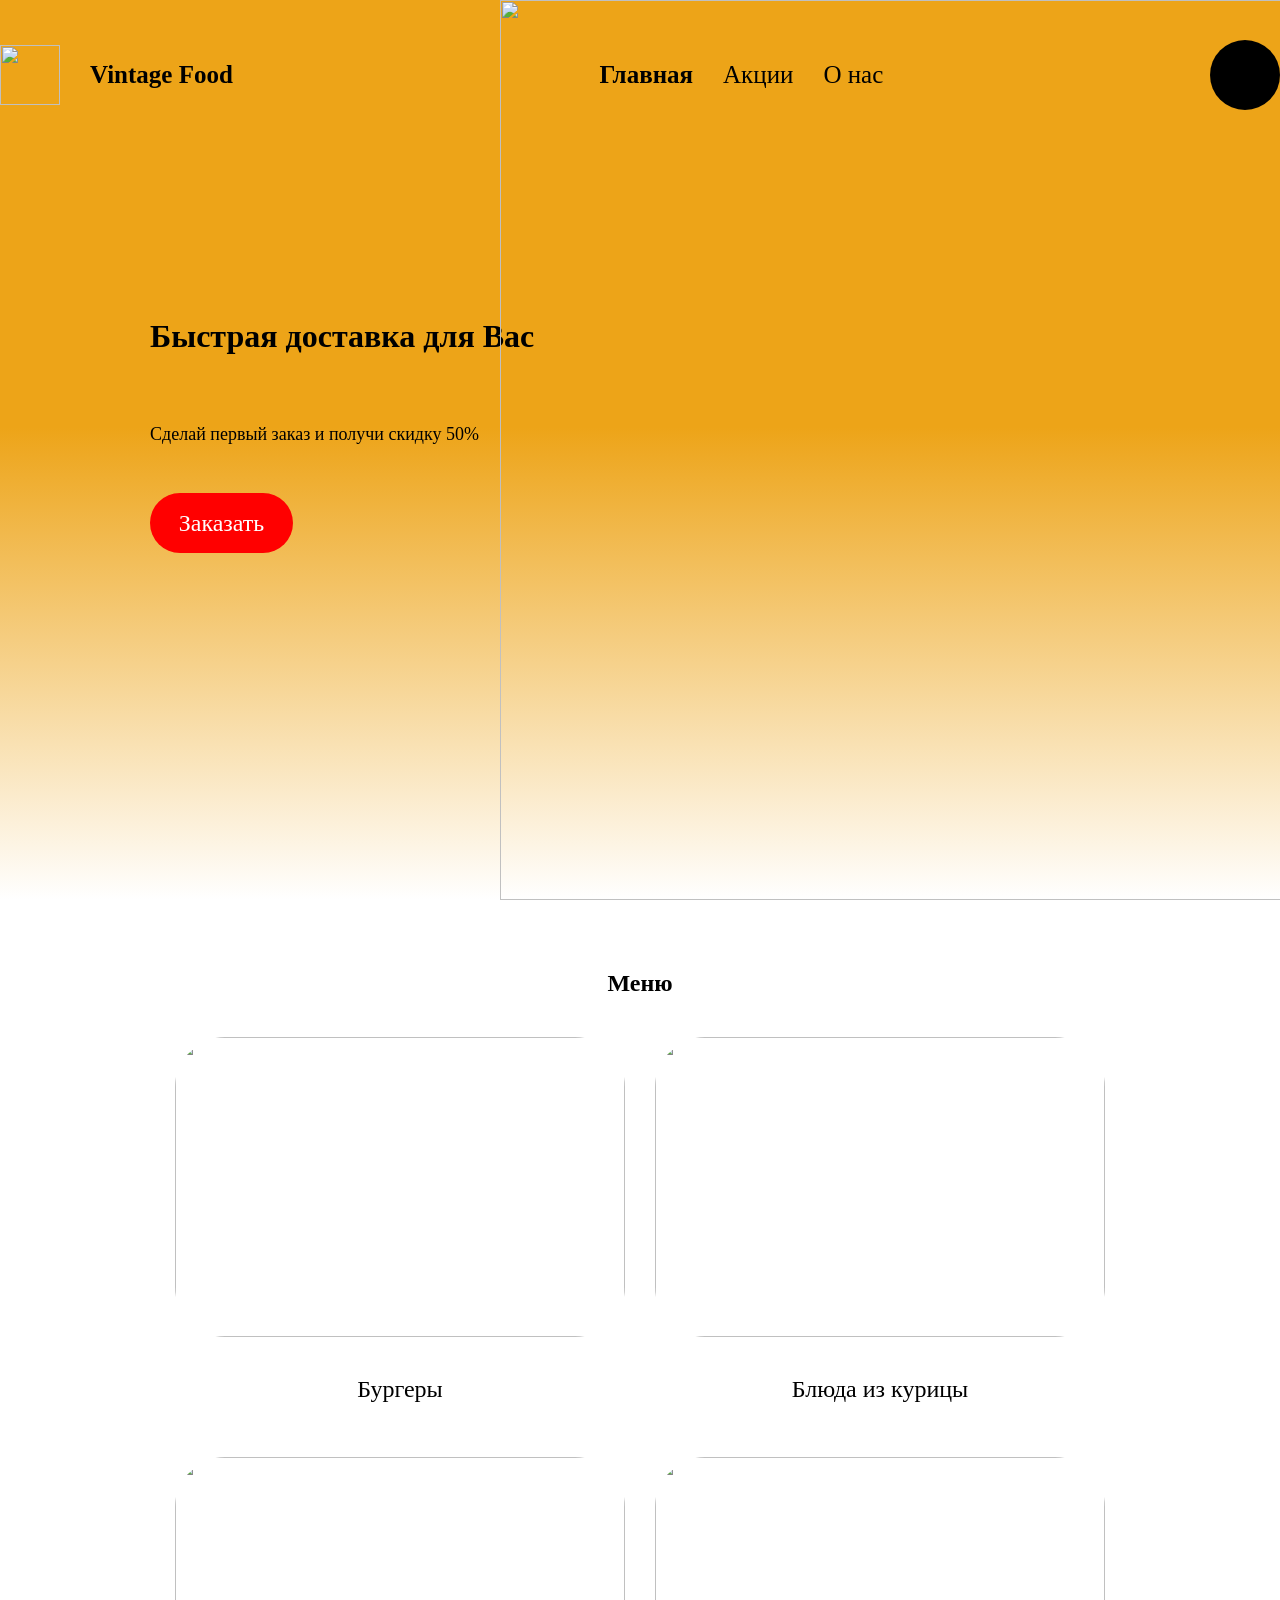
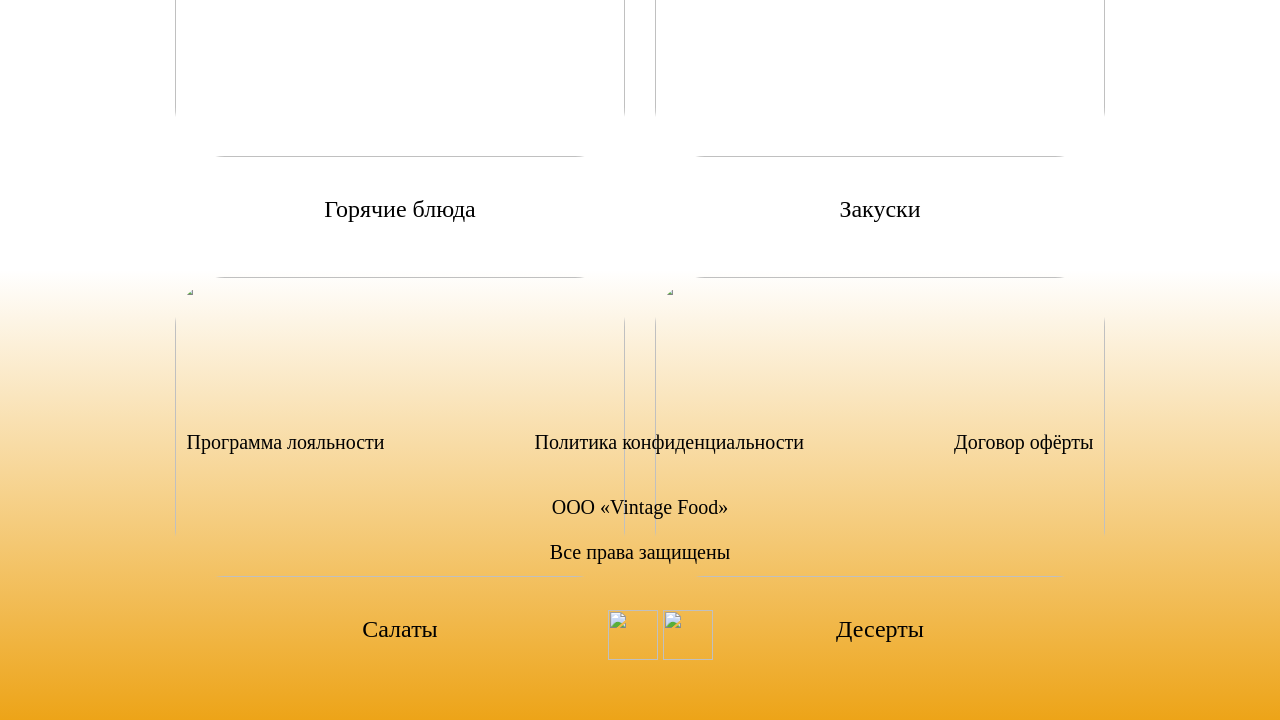
==== index.html @ 4e1cd113 "Перенос файлов в корень проекта" ====
<!DOCTYPE html>
<html lang="ru">
<head>
    <meta charset="UTF-8">
    <meta name="viewport" content="width=device-width, initial-scale=1.0">
    <link rel="stylesheet" href="style.css">
    <title>Бургерная</title>
</head>
<body>
    <header class="header">
        <div class="header__top">
            <div class="logo__container">
                <a href="/" class="logo">
                    <img src="../images/vf-logo.svg">
                    <span>Vintage Food</span>
                </a>
            </div>

            <nav class="menu">
                <ul>
                    <li><a href="#" class="active">Главная</a></li>
                    <li><a href="#">Акции</a></li>
                    <li><a href="#">О нас</a></li>
                </ul>
            </nav>
            <button class="btn" aria-label="Корзина">
                <img src="../images/shopping-cart.png" alt="">
            </button>
        </div>

        <div class="hero__wrapper">
            <div class="hero__container">
                <h1>Быстрая доставка для Вас</h1>
                <p>Сделай первый заказ и получи скидку 50%</p>
                <button class="btn1 btn-primary">Заказать</button>
            </div>

            <div class="hero__img">
                <img src="../images/burger.png">
            </div>
        </div>
    </header>
    <main>

        <section class="menu__container">
            <h2>Меню</h2>

            <div class="cards__container">
                <div class="card">
                    <img src="../images/burgers.jpg" alt="">
                    <p>Бургеры</p>
                </div>
                <div class="card">
                    <img src="../images/crispy.jpg" alt="">
                    <p>Блюда из курицы</p>
                </div>
                <div class="card">
                    <img src="../images/grilled.jpg" alt="">
                    <p>Горячие блюда</p>
                </div>
                <div class="card">
                    <img src="../images/nuggets.jpg" alt="">
                    <p>Закуски</p>
                </div>
                <div class="card">
                    <img src="../images/salad.jpg" alt="">
                    <p>Салаты</p>
                </div>
                <div class="card">
                    <img src="../images/homemade.jpg" alt="">
                    <p>Десерты</p>
                </div>
            </div>
        </section>
    </main>    

    <footer class="page__footer">
        <div class="footer__container">
            <ul class ="footer_list">
                <li><a href="#" class="footer_title">Программа лояльности</a></li>
                <li><a href="#" class="footer_title">Политика конфиденциальности</a></li>                
                <li><a href="#" class="footer_title">Договор офёрты</a></li>
            </ul>

            <ul class ="footer_page_text">
                <li><p class="footer_text">ООО «Vintage Food»</p></li>
                <li><p class="footer_text">Все права защищены</p></li>                
            </ul>

            <ul class ="footer_contacts">
                <li>
                    <a href="#">
                        <img src="../images/vk-50.png" class="footer_img">
                    </a>
                </li>
                <li>
                    <a href="#">
                        <img src="../images/telegram-logo-50.png" class="footer_img">
                    </a>
                </li>                
            </ul>
        </div>
    </footer>
</body>
</html>
---- style.css ----
@font-face {
    font-family: "Montserrat";
    src: url("../fonts/Montserrat-Regular.woff2") format("woff2");
    font-weight: 400; 
    font-style: normal;
}

@font-face {
    font-family: "Montserrat";
    src: url("../fonts/Montserrat-Medium.woff2") format("woff2");
     font-weight: 500; 
    font-style: normal;
}

@font-face {
    font-family: "Montserrat";
    src: url("../fonts/Montserrat-ExtraBold.woff2") format("woff2");
    font-weight: 800; 
    font-style: normal;
}


*, *::after, *::before {
    box-sizing: inherit;
}

html {
    box-sizing:border-box;
    overflow-x: hidden;
}

body {
    margin: 0;
    padding: 0;
    overflow-x: hidden;
    font-family: "Montserrat";

    background-image: linear-gradient(180deg, #EDA418 47.5%, rgba(237, 164, 24, 0) 100%);
    background-repeat: no-repeat;
    background-attachment: fixed;
}

/* Шапка */

.header {
    width: 100%;
    max-width: 1400px;
    margin: 0 auto;
    display: flex;
    flex-direction: column;
    background: transparent;
}

.header__top {
    width: 100%;
    min-height: 150px;
    display: flex;
    justify-content: space-between;
    align-items: center;
}

.logo__container {
    display: flex;
    align-items: center;
}

.logo_container {
    width: 350px;
    height: 70px;
}

.logo {
    text-decoration: none;
    display: flex;
    align-items: center;
    gap: 30px;
    color:black;
}

.logo > img {
    width: 60px;
    height: 60px;
}

.logo span {
    font-size: 25px;
    font-weight: 800;
}

.menu ul {
    display: flex;
    justify-content: space-around;
    list-style: none;
    gap: 30px;
}

.menu ul li a {
    text-decoration: none;
    font-size: 25px;
    font-weight: 500;
    color:black;
}

.menu ul li a {
    font-weight: 400;
}

.menu ul li a.active {
    font-weight: 800;
}

.btn {
    width: 70px;
    height: 70px;
    border: none;
    border-radius: 50px;
    background-color: black;
    display: flex;
    align-items: center;
    justify-content: center;
}

.hero__wrapper {
    width: 100%;
    height: 800px;
    display: flex;
    justify-content: space-between;
    align-items: center;
    padding: 0 20px;
}

.hero__container {
    width: 50%;
    display: flex;
    flex-direction: column;
    justify-content: center;
    align-items: flex-start;
    gap: 30px;
    margin: 0 0 250px 130px;
}

.hero__container h1 {
    white-space: nowrap;
    font-size: 32px;
    font-weight: 800;
}

.hero__container > p {
    font-size: 18px;
}

.btn1 {
    width: 143px;
    height: 60px;
    border: none;
    border-radius: 50px;
    font-size: 24px;
    font-weight: 400;
    font-family: "Montserrat";
}

.btn-primary {
    background: red;
    color: white;
}

.hero__img {
    width: 50%;
    display: flex;
    justify-content: center;
    align-items: center;
}

.hero__img img {
    width: 900px;
    height: 900px;
    object-fit: contain;
    margin-bottom: 200px;
}

/* Карточки товаров */

.menu__container {
    width: 100%;
    max-width: 1600px;
    height: 900px;
    display: block;
    margin: 0 auto;
    padding: 0 20px;
}

.menu__container h2 {
    text-align: center;
    margin-bottom: 40px;
}

.cards__container {
    display: flex;
    justify-content: center;
    align-items: center;
    flex-wrap: wrap;
    gap: 30px;
}

.cards__container .card img {
    width: 450px;
    height: 300px;
    display: flex;
    border: none;
    border-radius: 50px;
}

.card p {
    text-align: center;
    padding-top: 15px;
    font-weight: 500;
    font-size: 24px;
}

/* Низ */

.page__footer {
    width: 100%;
    min-height: 450px;
    text-align: center;
    background-image: linear-gradient(0deg, #EDA418, rgba(237, 164, 24, 0) 100%);
    margin: 0;
    padding: 0;
}

.page__footer .footer__container {
    max-width: 1400px;
    margin: 0 auto;
}

.footer_list {
    display: flex;
    flex-wrap: wrap;
    margin: 0;
    padding: 0;
    padding-top: 160px;
    gap: 150px;
    font-weight: 400;
    font-size: 20px;
    line-height: 25px;
    justify-content: center;
    list-style: none;
}

.footer_title {
    margin: 0;
    padding: 0;
    text-decoration: none;
    color: #000;
}

.footer_page_text {
    margin: 0;
    padding: 0;
    padding-top: 20px;
    font-weight: 500;
    font-size: 20px;
    line-height: 25px;
    list-style: none;
}

.footer_contacts {
   padding-top: 25px; 
}

.footer_contacts {
    display: flex;
    flex-wrap: wrap;
    gap: 5px;
    justify-content: center;
    list-style: none;
    padding-top: 25px;
}

.footer_img {
    width: 50px;
    height: 50px;
    display: block;
}
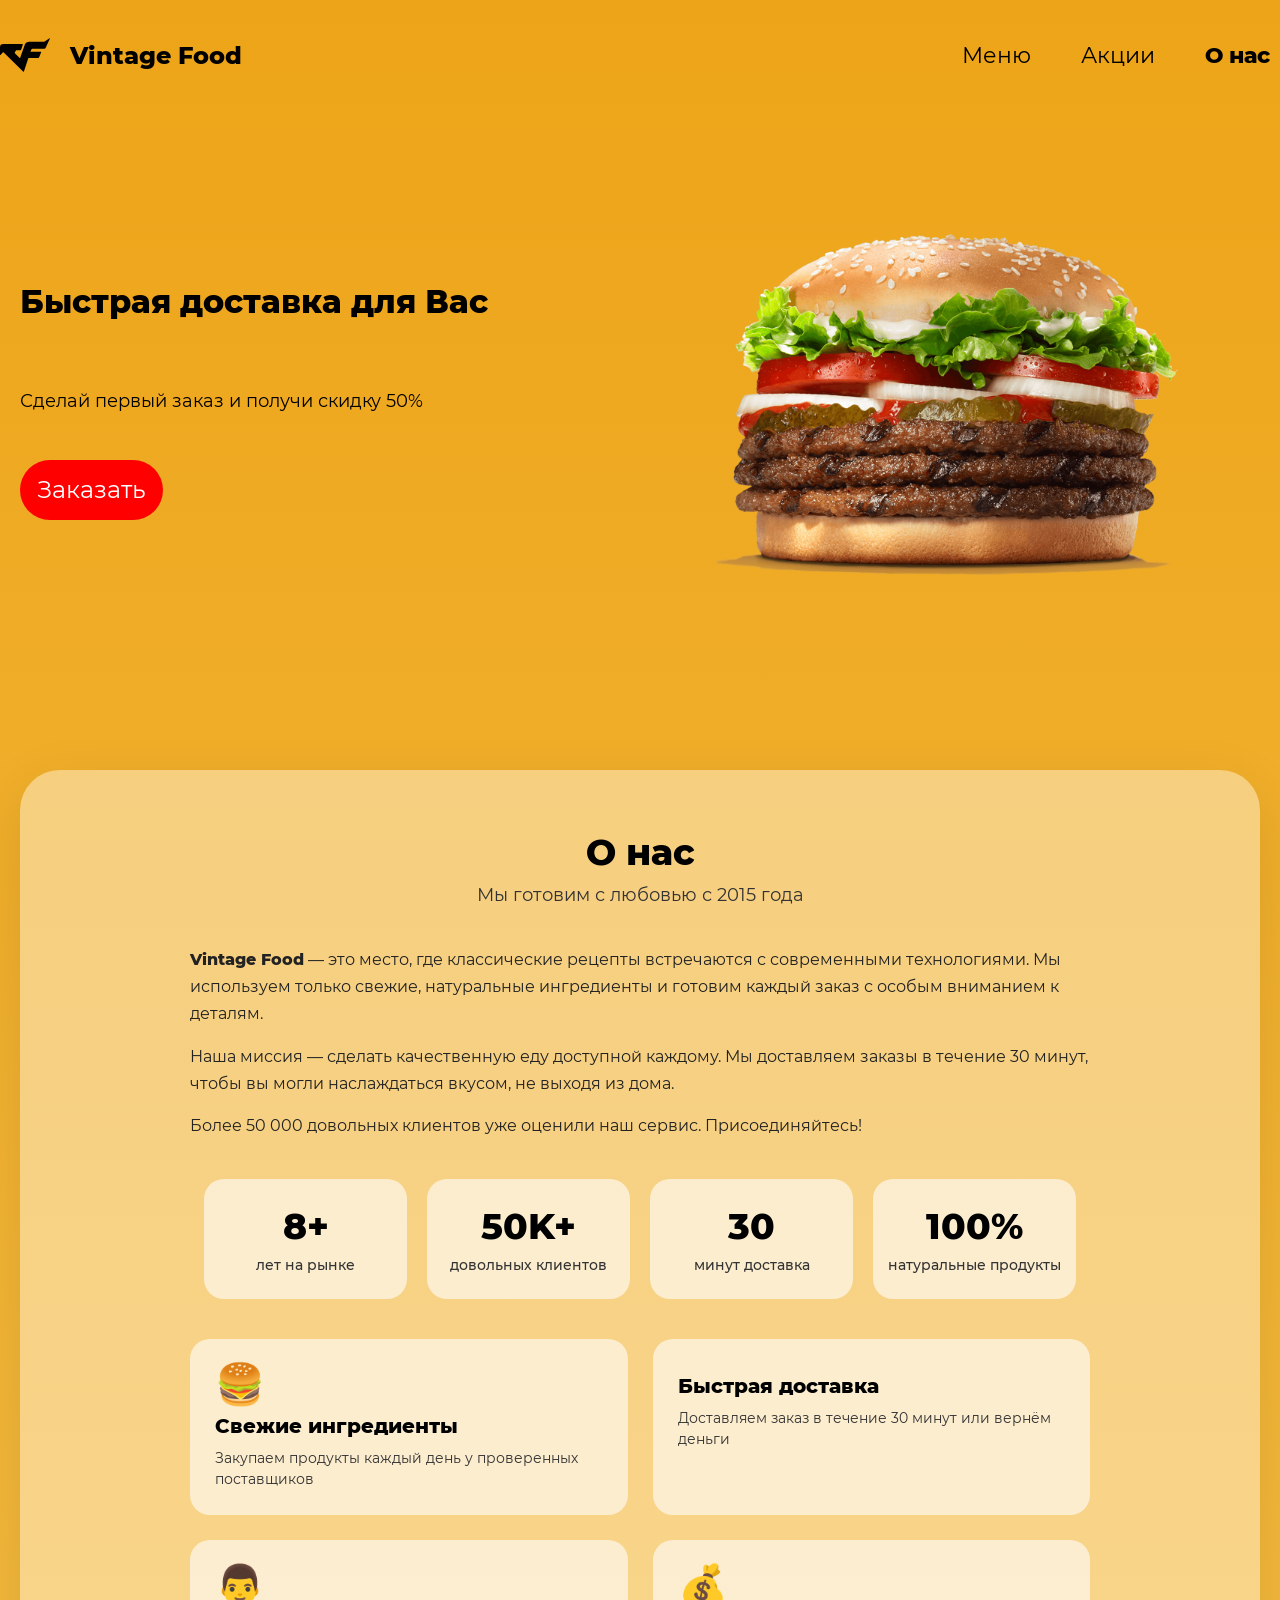
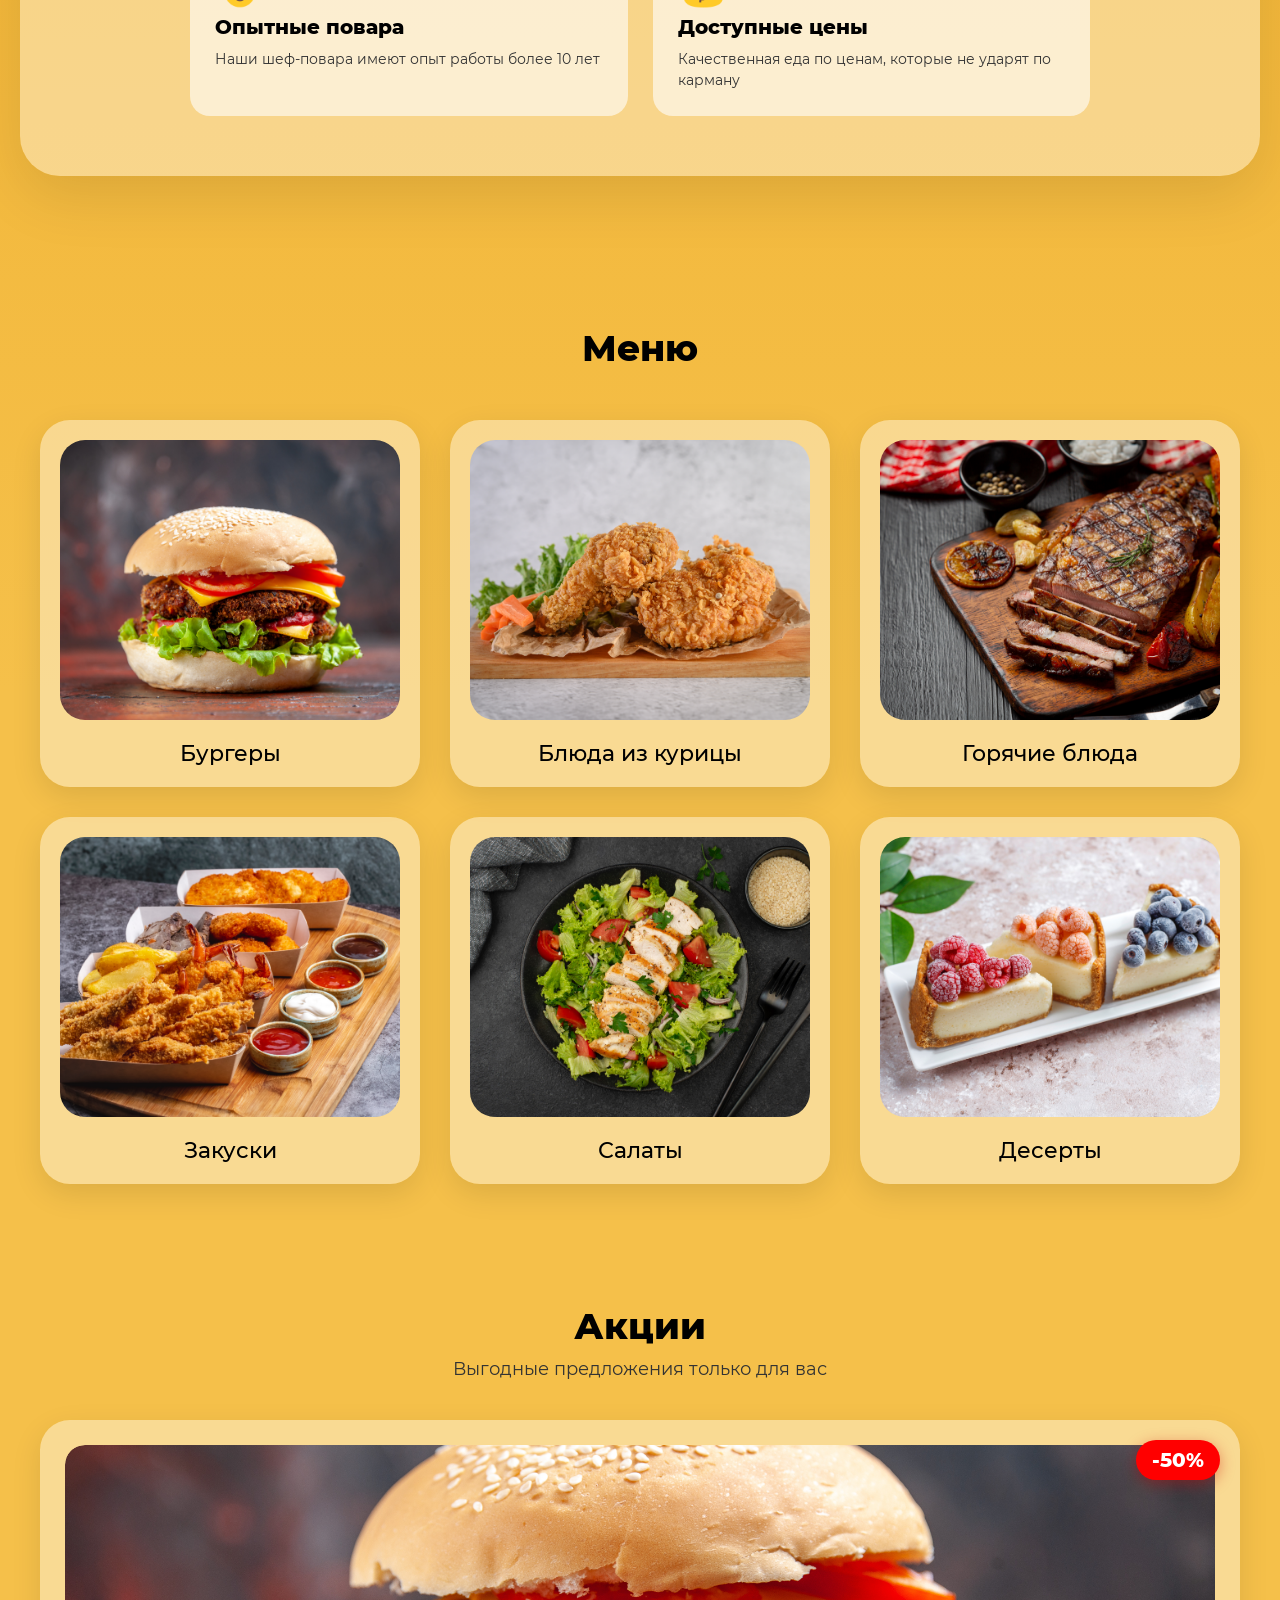
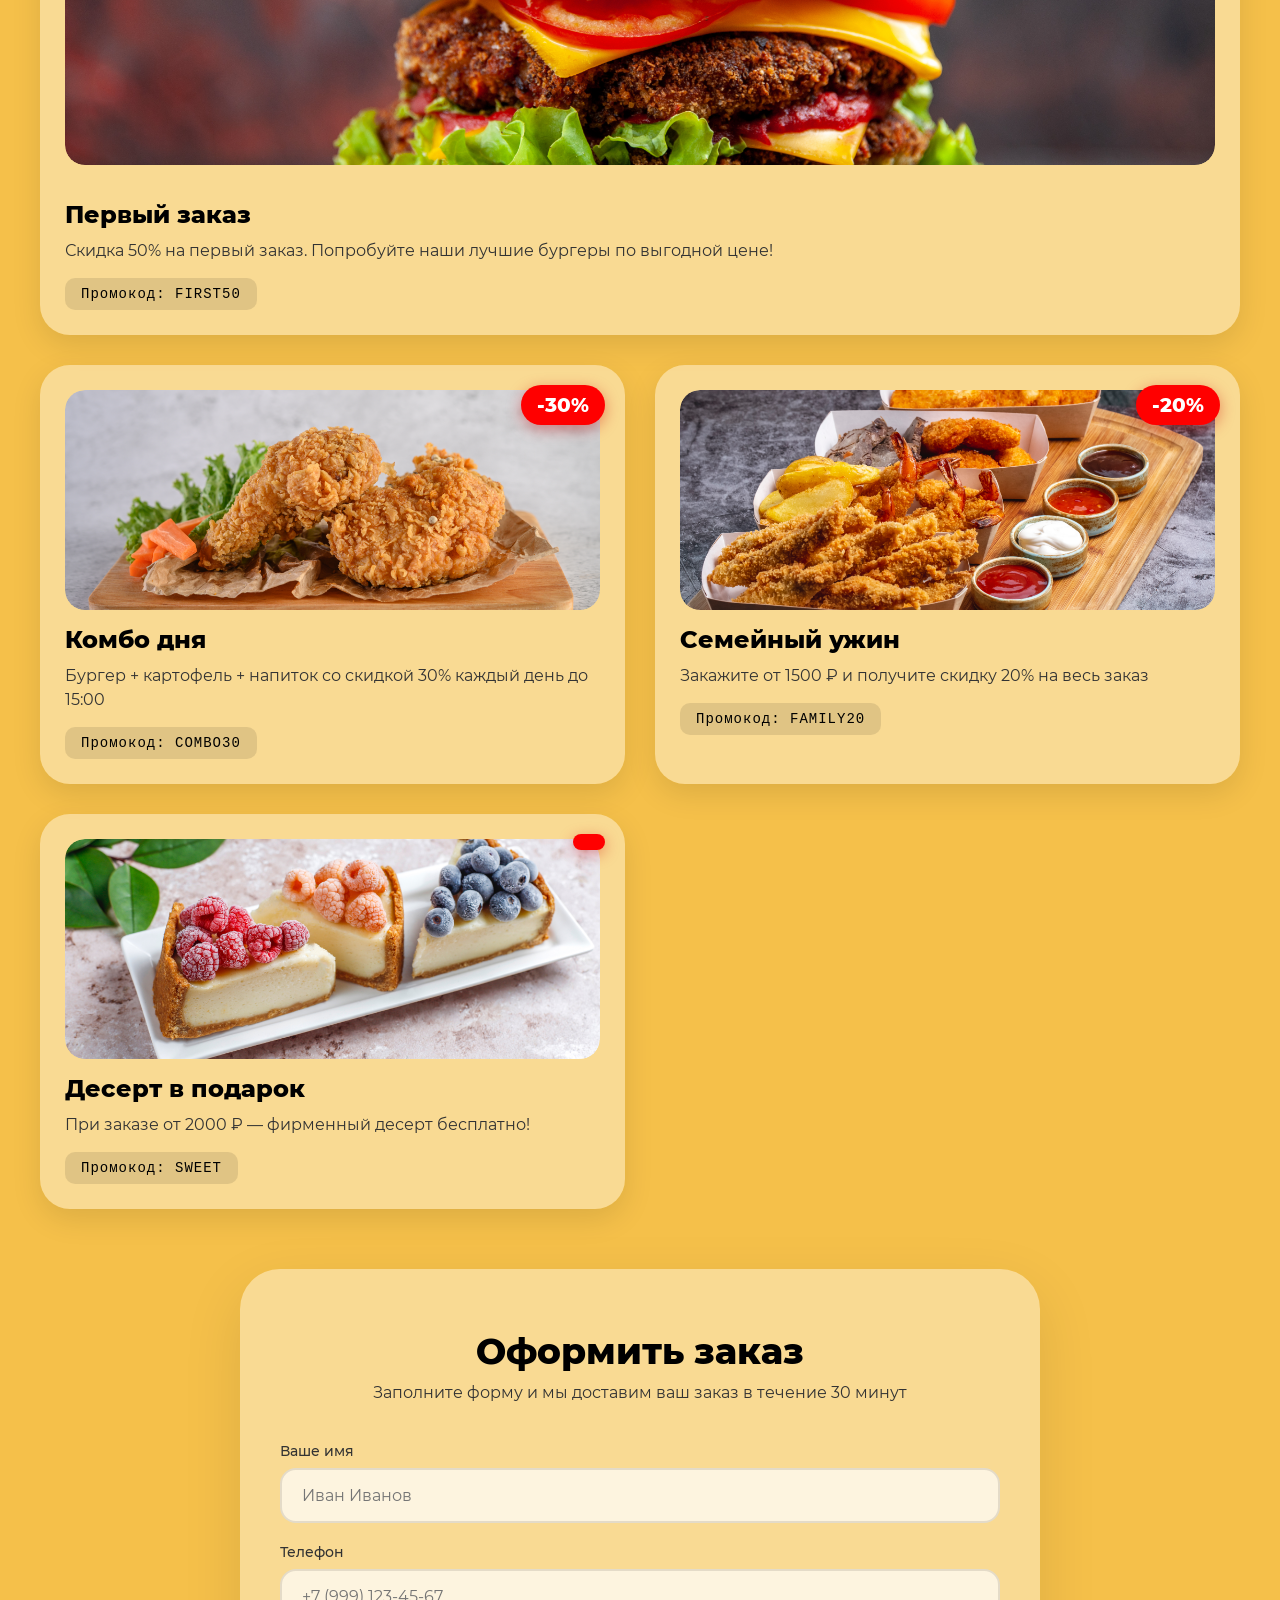
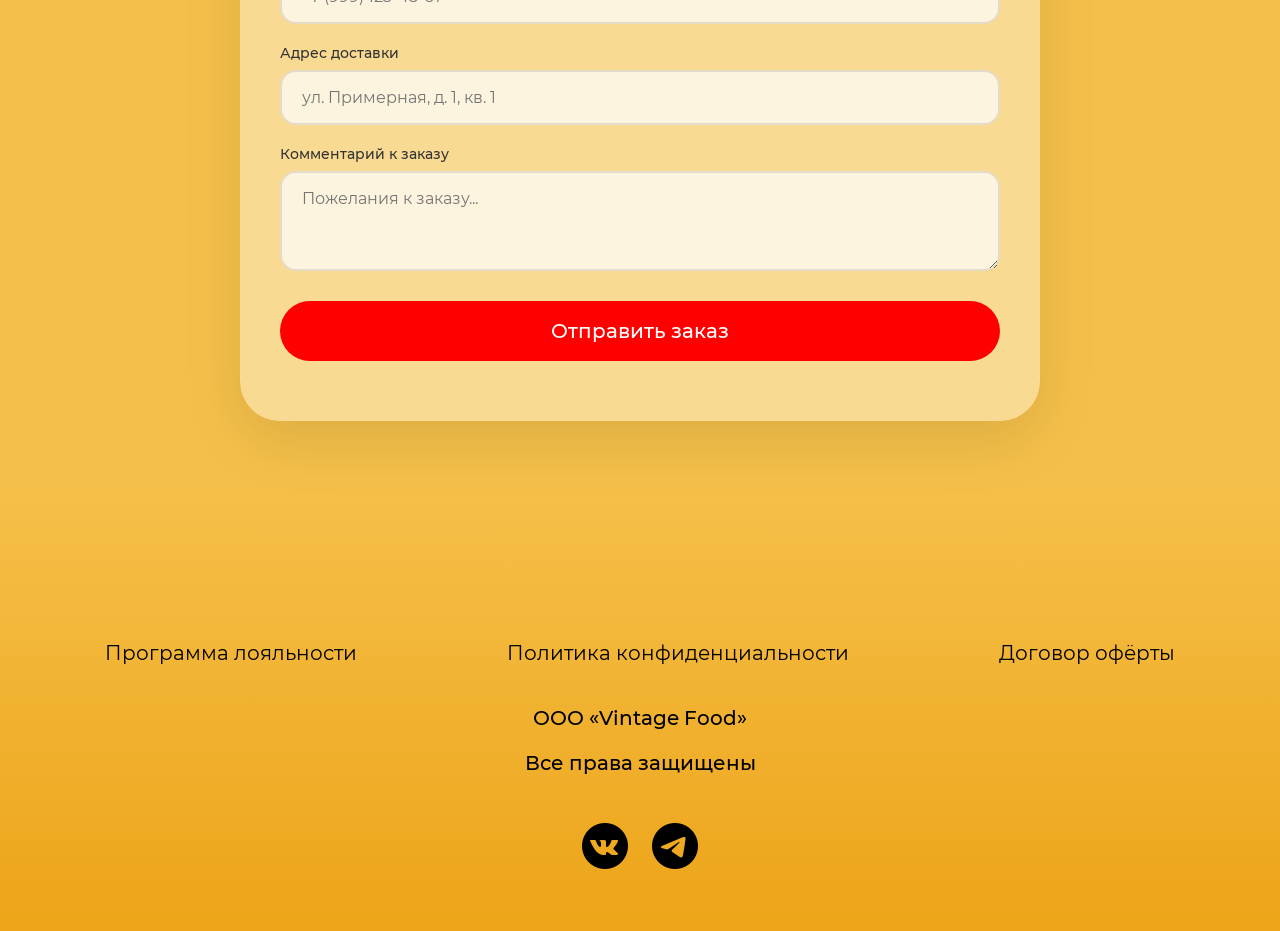
==== commit c349d0de: "Исправление недостатков" ====
--- a/index.html
+++ b/index.html
@@ -4,102 +4,309 @@
     <meta charset="UTF-8">
     <meta name="viewport" content="width=device-width, initial-scale=1.0">
     <link rel="stylesheet" href="style.css">
+    <link rel="icon" href="data:;base64,=">
     <title>Бургерная</title>
 </head>
 <body>
-    <header class="header">
+    <header class="header" id="home">
         <div class="header__top">
-            <div class="logo__container">
-                <a href="/" class="logo">
-                    <img src="../images/vf-logo.svg">
-                    <span>Vintage Food</span>
+            <div class="header__logo-container">
+                <a href="#home" class="header__logo">
+                    <img src="./images/vf-logo.svg" alt="Логотип" class="header__logo-img" width="50" height="50">
+                    <span class="header__logo-text">Vintage Food</span>
                 </a>
             </div>
 
-            <nav class="menu">
-                <ul>
-                    <li><a href="#" class="active">Главная</a></li>
-                    <li><a href="#">Акции</a></li>
-                    <li><a href="#">О нас</a></li>
+            <!-- Кнопка бургер-меню -->
+            <button class="header__burger-btn" aria-label="Открыть меню">
+                <span class="header__burger-line"></span>
+                <span class="header__burger-line"></span>
+                <span class="header__burger-line"></span>
+            </button>
+
+            <!-- Затемнение фона -->
+            <div class="header__mobile-overlay"></div>
+
+            <!-- Мобильное меню -->
+            <nav class="header__mobile-nav">
+                <ul class="header__mobile-list">
+                    <li class="header__mobile-item"><a href="#menu" class="header__mobile-link" data-section="menu">Меню</a></li>
+                    <li class="header__mobile-item"><a href="#promo" class="header__mobile-link" data-section="promo">Акции</a></li>
+                    <li class="header__mobile-item"><a href="#about" class="header__mobile-link" data-section="about">О нас</a></li>
+                    <li class="header__mobile-item"><a href="#order" class="header__mobile-link" data-section="order">Заказать</a></li>
                 </ul>
             </nav>
-            <button class="btn" aria-label="Корзина">
-                <img src="../images/shopping-cart.png" alt="">
-            </button>
-        </div>
-
-        <div class="hero__wrapper">
-            <div class="hero__container">
-                <h1>Быстрая доставка для Вас</h1>
-                <p>Сделай первый заказ и получи скидку 50%</p>
-                <button class="btn1 btn-primary">Заказать</button>
-            </div>
-
-            <div class="hero__img">
-                <img src="../images/burger.png">
+
+            <!-- Десктопное меню -->
+            <nav class="header__nav">
+                <ul class="header__list">
+                    <li class="header__item"><a href="#menu" class="header__link" data-section="menu">Меню</a></li>
+                    <li class="header__item"><a href="#promo" class="header__link" data-section="promo">Акции</a></li>
+                    <li class="header__item"><a href="#about" class="header__link" data-section="about">О нас</a></li>
+                </ul>
+            </nav>
+        </div>
+
+        <div class="header__hero-wrapper">
+            <div class="header__hero-container">
+                <h1 class="header__hero-title">Быстрая доставка для Вас</h1>
+                <p class="header__hero-subtitle">Сделай первый заказ и получи скидку 50%</p>
+                <button class="header__hero-btn" id="heroOrderBtn">Заказать</button>
+            </div>
+
+            <div class="header__hero-img">
+                <img src="./images/burger.png" alt="Бургер" width="600" height="600">
             </div>
         </div>
     </header>
-    <main>
-
-        <section class="menu__container">
-            <h2>Меню</h2>
-
-            <div class="cards__container">
-                <div class="card">
-                    <img src="../images/burgers.jpg" alt="">
-                    <p>Бургеры</p>
-                </div>
-                <div class="card">
-                    <img src="../images/crispy.jpg" alt="">
-                    <p>Блюда из курицы</p>
-                </div>
-                <div class="card">
-                    <img src="../images/grilled.jpg" alt="">
-                    <p>Горячие блюда</p>
-                </div>
-                <div class="card">
-                    <img src="../images/nuggets.jpg" alt="">
-                    <p>Закуски</p>
-                </div>
-                <div class="card">
-                    <img src="../images/salad.jpg" alt="">
-                    <p>Салаты</p>
-                </div>
-                <div class="card">
-                    <img src="../images/homemade.jpg" alt="">
-                    <p>Десерты</p>
+
+    <main class="main">
+        <!-- Секция О нас -->
+        <section class="about-section" id="about">
+            <div class="about-section__container">
+                <h2 class="about-section__title">О нас</h2>
+                <p class="about-section__subtitle">Мы готовим с любовью с 2015 года</p>
+
+                <div class="about-section__content">
+                    <div class="about-section__text-block">
+                        <p class="about-section__text">
+                            <strong>Vintage Food</strong> — это место, где классические рецепты встречаются с современными технологиями. 
+                            Мы используем только свежие, натуральные ингредиенты и готовим каждый заказ с особым вниманием к деталям.
+                        </p>
+                        <p class="about-section__text">
+                            Наша миссия — сделать качественную еду доступной каждому. Мы доставляем заказы в течение 30 минут, 
+                            чтобы вы могли наслаждаться вкусом, не выходя из дома.
+                        </p>
+                        <p class="about-section__text">
+                            Более 50 000 довольных клиентов уже оценили наш сервис. Присоединяйтесь!
+                        </p>
+                    </div>
+
+                    <div class="about-section__stats">
+                        <div class="about-section__stat-item">
+                            <span class="about-section__stat-number">8+</span>
+                            <span class="about-section__stat-label">лет на рынке</span>
+                        </div>
+                        <div class="about-section__stat-item">
+                            <span class="about-section__stat-number">50K+</span>
+                            <span class="about-section__stat-label">довольных клиентов</span>
+                        </div>
+                        <div class="about-section__stat-item">
+                            <span class="about-section__stat-number">30</span>
+                            <span class="about-section__stat-label">минут доставка</span>
+                        </div>
+                        <div class="about-section__stat-item">
+                            <span class="about-section__stat-number">100%</span>
+                            <span class="about-section__stat-label">натуральные продукты</span>
+                        </div>
+                    </div>
+
+                    <div class="about-section__features">
+                        <div class="about-section__feature">
+                            <div class="about-section__feature-icon">🍔</div>
+                            <h3 class="about-section__feature-title">Свежие ингредиенты</h3>
+                            <p class="about-section__feature-text">Закупаем продукты каждый день у проверенных поставщиков</p>
+                        </div>
+                        <div class="about-section__feature">
+                            <div class="about-section__feature-icon"></div>
+                            <h3 class="about-section__feature-title">Быстрая доставка</h3>
+                            <p class="about-section__feature-text">Доставляем заказ в течение 30 минут или вернём деньги</p>
+                        </div>
+                        <div class="about-section__feature">
+                            <div class="about-section__feature-icon">👨‍</div>
+                            <h3 class="about-section__feature-title">Опытные повара</h3>
+                            <p class="about-section__feature-text">Наши шеф-повара имеют опыт работы более 10 лет</p>
+                        </div>
+                        <div class="about-section__feature">
+                            <div class="about-section__feature-icon">💰</div>
+                            <h3 class="about-section__feature-title">Доступные цены</h3>
+                            <p class="about-section__feature-text">Качественная еда по ценам, которые не ударят по карману</p>
+                        </div>
+                    </div>
                 </div>
             </div>
         </section>
-    </main>    
-
-    <footer class="page__footer">
+
+        <!-- Секция Меню -->
+        <section class="menu-section" id="menu">
+            <h2 class="menu-section__title">Меню</h2>
+
+            <div class="menu-section__cards-container">
+                <div class="menu-section__card" data-card="burgers">
+                    <img src="./images/burgers.jpg" alt="Бургеры" class="menu-section__card-img" width="400" height="280">
+                    <p class="menu-section__card-text">Бургеры</p>
+                </div>
+                <div class="menu-section__card" data-card="chicken">
+                    <img src="./images/crispy.jpg" alt="Блюда из курицы" class="menu-section__card-img" width="400" height="280">
+                    <p class="menu-section__card-text">Блюда из курицы</p>
+                </div>
+                <div class="menu-section__card" data-card="hot">
+                    <img src="./images/grilled.jpg" alt="Горячие блюда" class="menu-section__card-img" width="400" height="280">
+                    <p class="menu-section__card-text">Горячие блюда</p>
+                </div>
+                <div class="menu-section__card" data-card="snacks">
+                    <img src="./images/nuggets.jpg" alt="Наггетсы" class="menu-section__card-img" width="400" height="280">
+                    <p class="menu-section__card-text">Закуски</p>
+                </div>
+                <div class="menu-section__card" data-card="salads">
+                    <img src="./images/salad.jpg" alt="Салаты" class="menu-section__card-img" width="400" height="280">
+                    <p class="menu-section__card-text">Салаты</p>
+                </div>
+                <div class="menu-section__card" data-card="desserts">
+                    <img src="./images/homemade.jpg" alt="Десерты" class="menu-section__card-img" width="400" height="280">
+                    <p class="menu-section__card-text">Десерты</p>
+                </div>
+            </div>
+        </section>
+
+        <!-- Секция Акции -->
+        <section class="promo-section" id="promo">
+            <h2 class="promo-section__title">Акции</h2>
+            <p class="promo-section__subtitle">Выгодные предложения только для вас</p>
+
+            <div class="promo-section__cards-container">
+                <div class="promo-section__card promo-section__card--big">
+                    <div class="promo-section__card-badge">-50%</div>
+                    <div class="promo-section__card-img-wrapper">
+                        <img src="./images/burgers.jpg" alt="Скидка на бургеры" class="promo-section__card-img" width="600" height="320">
+                    </div>
+                    <div class="promo-section__card-body">
+                        <h3 class="promo-section__card-title">Первый заказ</h3>
+                        <p class="promo-section__card-text">Скидка 50% на первый заказ. Попробуйте наши лучшие бургеры по выгодной цене!</p>
+                        <span class="promo-section__card-code">Промокод: FIRST50</span>
+                    </div>
+                </div>
+
+                <div class="promo-section__card">
+                    <div class="promo-section__card-badge">-30%</div>
+                    <div class="promo-section__card-img-wrapper">
+                        <img src="./images/crispy.jpg" alt="Комбо" class="promo-section__card-img" width="400" height="220">
+                    </div>
+                    <div class="promo-section__card-body">
+                        <h3 class="promo-section__card-title">Комбо дня</h3>
+                        <p class="promo-section__card-text">Бургер + картофель + напиток со скидкой 30% каждый день до 15:00</p>
+                        <span class="promo-section__card-code">Промокод: COMBO30</span>
+                    </div>
+                </div>
+
+                <div class="promo-section__card">
+                    <div class="promo-section__card-badge">-20%</div>
+                    <div class="promo-section__card-img-wrapper">
+                        <img src="./images/nuggets.jpg" alt="Семейный" class="promo-section__card-img" width="400" height="220">
+                    </div>
+                    <div class="promo-section__card-body">
+                        <h3 class="promo-section__card-title">Семейный ужин</h3>
+                        <p class="promo-section__card-text">Закажите от 1500 ₽ и получите скидку 20% на весь заказ</p>
+                        <span class="promo-section__card-code">Промокод: FAMILY20</span>
+                    </div>
+                </div>
+
+                <div class="promo-section__card">
+                    <div class="promo-section__card-badge"></div>
+                    <div class="promo-section__card-img-wrapper">
+                        <img src="./images/homemade.jpg" alt="Десерт в подарок" class="promo-section__card-img" width="400" height="220">
+                    </div>
+                    <div class="promo-section__card-body">
+                        <h3 class="promo-section__card-title">Десерт в подарок</h3>
+                        <p class="promo-section__card-text">При заказе от 2000 ₽ — фирменный десерт бесплатно!</p>
+                        <span class="promo-section__card-code">Промокод: SWEET</span>
+                    </div>
+                </div>
+            </div>
+        </section>
+
+        <!-- Секция Оформить заказ -->
+        <section class="order-section" id="order">
+            <div class="order-section__container">
+                <h2 class="order-section__title">Оформить заказ</h2>
+                <p class="order-section__subtitle">Заполните форму и мы доставим ваш заказ в течение 30 минут</p>
+                
+                <form class="order-section__form" id="orderForm">
+                    <div class="order-section__field">
+                        <label class="order-section__label" for="orderName">Ваше имя</label>
+                        <input type="text" id="orderName" class="order-section__input" placeholder="Иван Иванов" required>
+                    </div>
+                    
+                    <div class="order-section__field">
+                        <label class="order-section__label" for="orderPhone">Телефон</label>
+                        <input type="tel" id="orderPhone" class="order-section__input" placeholder="+7 (999) 123-45-67" required>
+                    </div>
+                    
+                    <div class="order-section__field">
+                        <label class="order-section__label" for="orderAddress">Адрес доставки</label>
+                        <input type="text" id="orderAddress" class="order-section__input" placeholder="ул. Примерная, д. 1, кв. 1" required>
+                    </div>
+                    
+                    <div class="order-section__field">
+                        <label class="order-section__label" for="orderComment">Комментарий к заказу</label>
+                        <textarea id="orderComment" class="order-section__textarea" placeholder="Пожелания к заказу..."></textarea>
+                    </div>
+                    
+                    <button type="submit" class="order-section__btn">Отправить заказ</button>
+                </form>
+            </div>
+        </section>
+    </main>
+
+    <footer class="footer">
         <div class="footer__container">
-            <ul class ="footer_list">
-                <li><a href="#" class="footer_title">Программа лояльности</a></li>
-                <li><a href="#" class="footer_title">Политика конфиденциальности</a></li>                
-                <li><a href="#" class="footer_title">Договор офёрты</a></li>
+            <ul class="footer__links-list">
+                <li class="footer__links-item"><a href="#promo" class="footer__link">Программа лояльности</a></li>
+                <li class="footer__links-item"><a href="#" class="footer__link">Политика конфиденциальности</a></li>                
+                <li class="footer__links-item"><a href="#" class="footer__link">Договор офёрты</a></li>
             </ul>
 
-            <ul class ="footer_page_text">
-                <li><p class="footer_text">ООО «Vintage Food»</p></li>
-                <li><p class="footer_text">Все права защищены</p></li>                
+            <ul class="footer__info-list">
+                <li class="footer__info-item"><p class="footer__text">ООО «Vintage Food»</p></li>
+                <li class="footer__info-item"><p class="footer__text">Все права защищены</p></li>                
             </ul>
 
-            <ul class ="footer_contacts">
-                <li>
-                    <a href="#">
-                        <img src="../images/vk-50.png" class="footer_img">
+            <ul class="footer__social-list">
+                <li class="footer__social-item">
+                    <a href="#" class="footer__social-link">
+                        <img src="./images/vk-50.png" class="footer__social-icon" alt="ВКонтакте" width="50" height="50">
                     </a>
                 </li>
-                <li>
-                    <a href="#">
-                        <img src="../images/telegram-logo-50.png" class="footer_img">
+                <li class="footer__social-item">
+                    <a href="#" class="footer__social-link">
+                        <img src="./images/telegram-logo-50.png" class="footer__social-icon" alt="Telegram" width="50" height="50">
                     </a>
                 </li>                
             </ul>
         </div>
     </footer>
+
+    <!-- Модальное окно для карточек -->
+    <div class="modal" id="cardModal">
+        <div class="modal__overlay"></div>
+        <div class="modal__content">
+            <button class="modal__close" aria-label="Закрыть">&times;</button>
+            <div class="modal__img-wrapper">
+                <img class="modal__img" src="" alt="">
+            </div>
+            <div class="modal__body">
+                <h3 class="modal__title"></h3>
+                <p class="modal__description"></p>
+                <div class="modal__footer">
+                    <span class="modal__price"></span>
+                    <button class="modal__btn">В корзину</button>
+                </div>
+            </div>
+        </div>
+    </div>
+
+    <!-- Модальное окно благодарности -->
+    <div class="modal" id="thankYouModal">
+        <div class="modal__overlay"></div>
+        <div class="modal__content modal__content--thankyou">
+            <button class="modal__close" aria-label="Закрыть">&times;</button>
+            <div class="modal__thankyou-icon">✓</div>
+            <h3 class="modal__thankyou-title">Спасибо за заказ!</h3>
+            <p class="modal__thankyou-text">Мы доставим ваш заказ в ближайшее время</p>
+            <button class="modal__thankyou-btn">Отлично!</button>
+        </div>
+    </div>
+
+    <script src="script.js"></script>
 </body>
 </html>
--- a/style.css
+++ b/style.css
@@ -8,7 +8,7 @@
 @font-face {
     font-family: "Montserrat";
     src: url("../fonts/Montserrat-Medium.woff2") format("woff2");
-     font-weight: 500; 
+    font-weight: 500; 
     font-style: normal;
 }
 
@@ -19,13 +19,12 @@
     font-style: normal;
 }
 
-
 *, *::after, *::before {
     box-sizing: inherit;
 }
 
 html {
-    box-sizing:border-box;
+    box-sizing: border-box;
     overflow-x: hidden;
 }
 
@@ -34,13 +33,26 @@
     padding: 0;
     overflow-x: hidden;
     font-family: "Montserrat";
-
-    background-image: linear-gradient(180deg, #EDA418 47.5%, rgba(237, 164, 24, 0) 100%);
-    background-repeat: no-repeat;
-    background-attachment: fixed;
-}
-
-/* Шапка */
+    background: linear-gradient(180deg, #EDA418 0%, #f5c04a 40%, #f5c04a 100%);
+    background-attachment: scroll;
+}
+
+/* ===== ОБЩИЕ СТИЛИ СЕКЦИЙ ===== */
+
+.main {
+    position: relative;
+}
+
+.about-section,
+.menu-section,
+.promo-section,
+.order-section {
+    position: relative;
+    z-index: 1;
+    width: 100%;
+}
+
+/* ===== ШАПКА ===== */
 
 .header {
     width: 100%;
@@ -53,103 +65,285 @@
 
 .header__top {
     width: 100%;
-    min-height: 150px;
+    min-height: 100px;
     display: flex;
     justify-content: space-between;
     align-items: center;
-}
-
-.logo__container {
+    position: relative;
+    padding: 20px 0;
+}
+
+.header__logo-container {
     display: flex;
     align-items: center;
-}
-
-.logo_container {
-    width: 350px;
     height: 70px;
-}
-
-.logo {
+    flex-shrink: 0;
+}
+
+.header__logo {
     text-decoration: none;
     display: flex;
     align-items: center;
-    gap: 30px;
-    color:black;
-}
-
-.logo > img {
-    width: 60px;
-    height: 60px;
-}
-
-.logo span {
-    font-size: 25px;
+    gap: 20px;
+    color: black;
+}
+
+.header__logo-img {
+    width: 50px;
+    height: 50px;
+}
+
+.header__logo-text {
+    font-size: 24px;
     font-weight: 800;
 }
 
-.menu ul {
-    display: flex;
-    justify-content: space-around;
+.header__nav {
+    margin-left: auto;
+}
+
+.header__list {
+    display: flex;
+    justify-content: flex-end;
     list-style: none;
     gap: 30px;
-}
-
-.menu ul li a {
+    margin: 0;
+    padding: 0;
+}
+
+.header__item {
+    list-style: none;
+}
+
+.header__link {
     text-decoration: none;
-    font-size: 25px;
-    font-weight: 500;
-    color:black;
-}
-
-.menu ul li a {
+    font-size: 22px;
     font-weight: 400;
-}
-
-.menu ul li a.active {
+    color: black;
+    display: inline-block;
+    transform: scale(1);
+    transform-origin: center center;
+    transition: transform 0.25s cubic-bezier(0.4, 0, 0.2, 1), 
+                color 0.25s ease,
+                text-shadow 0.25s ease;
+    cursor: pointer;
+    padding: 5px 10px;
+    border-radius: 8px;
+}
+
+.header__link:hover,
+.header__link:active {
+    transform: scale(1.15);
+    color: #c0392b;
+    text-shadow: 0 2px 8px rgba(192, 57, 43, 0.3);
+}
+
+.header__link:active {
+    transform: scale(0.95);
+}
+
+.header__link--active {
     font-weight: 800;
 }
 
-.btn {
-    width: 70px;
-    height: 70px;
+/* ===== БУРГЕР-КНОПКА ===== */
+
+.header__burger-btn {
+    display: none;
+    flex-direction: column;
+    justify-content: space-between;
+    width: 40px;
+    height: 30px;
+    background: transparent;
     border: none;
-    border-radius: 50px;
-    background-color: black;
-    display: flex;
-    align-items: center;
-    justify-content: center;
-}
-
-.hero__wrapper {
-    width: 100%;
-    height: 800px;
+    cursor: pointer;
+    padding: 0;
+    z-index: 1001;
+    position: relative;
+    flex-shrink: 0;
+}
+
+.header__burger-line {
+    display: block;
+    width: 100%;
+    height: 4px;
+    background: #000;
+    border-radius: 2px;
+    transition: transform 0.3s ease, opacity 0.3s ease, background 0.3s ease;
+    transform-origin: center;
+}
+
+.header__burger-btn--active .header__burger-line:nth-child(1) {
+    transform: translateY(13px) rotate(45deg);
+    background: #c0392b;
+}
+
+.header__burger-btn--active .header__burger-line:nth-child(2) {
+    opacity: 0;
+    transform: scaleX(0);
+}
+
+.header__burger-btn--active .header__burger-line:nth-child(3) {
+    transform: translateY(-13px) rotate(-45deg);
+    background: #c0392b;
+}
+
+.header__burger-btn:active .header__burger-line {
+    background: #c0392b;
+}
+
+/* ===== МОБИЛЬНОЕ МЕНЮ ===== */
+
+.header__mobile-overlay {
+    display: none;
+    position: fixed;
+    top: 0;
+    left: 0;
+    width: 100%;
+    height: 100vh;
+    background: rgba(0, 0, 0, 0.4);
+    z-index: 999;
+    opacity: 0;
+    transition: opacity 0.3s ease;
+}
+
+.header__mobile-overlay--active {
+    display: block;
+    opacity: 1;
+}
+
+.header__mobile-nav {
+    display: none;
+    position: fixed;
+    top: 0;
+    right: -100%;
+    width: 75%;
+    max-width: 320px;
+    height: 100vh;
+    background: linear-gradient(180deg, #EDA418 0%, #f5c04a 100%);
+    z-index: 1000;
+    transition: right 0.4s cubic-bezier(0.4, 0, 0.2, 1);
+    padding-top: 80px;
+    padding-left: 20px;
+    padding-right: 20px;
+    overflow-y: auto;
+    box-shadow: -10px 0 30px rgba(0, 0, 0, 0.3);
+    border-radius: 20px 0 0 20px;
+}
+
+.header__mobile-nav--active {
+    right: 0;
+}
+
+.header__mobile-list {
+    list-style: none;
+    margin: 0;
+    padding: 0;
+    display: flex;
+    flex-direction: column;
+    align-items: flex-start;
+    gap: 20px;
+}
+
+.header__mobile-item {
+    width: 100%;
+    text-align: left;
+    opacity: 0;
+    transform: translateX(50px);
+}
+
+.header__mobile-nav--active .header__mobile-item {
+    animation: slideInFromRight 0.4s ease forwards;
+}
+
+.header__mobile-nav--active .header__mobile-item:nth-child(1) {
+    animation-delay: 0.1s;
+}
+
+.header__mobile-nav--active .header__mobile-item:nth-child(2) {
+    animation-delay: 0.2s;
+}
+
+.header__mobile-nav--active .header__mobile-item:nth-child(3) {
+    animation-delay: 0.3s;
+}
+
+.header__mobile-nav--active .header__mobile-item:nth-child(4) {
+    animation-delay: 0.4s;
+}
+
+@keyframes slideInFromRight {
+    0% {
+        opacity: 0;
+        transform: translateX(50px);
+    }
+    100% {
+        opacity: 1;
+        transform: translateX(0);
+    }
+}
+
+.header__mobile-link {
+    display: inline-block;
+    text-decoration: none;
+    font-size: 22px;
+    font-weight: 400;
+    color: #000;
+    padding: 12px 20px;
+    border-radius: 12px;
+    transition: transform 0.25s ease, color 0.25s ease, background 0.25s ease;
+    transform: scale(1);
+    transform-origin: center center;
+    width: 100%;
+    text-align: left;
+}
+
+.header__mobile-link:hover,
+.header__mobile-link:active {
+    transform: scale(1.05);
+    color: #c0392b;
+    background: rgba(255, 255, 255, 0.3);
+}
+
+.header__mobile-link:active {
+    transform: scale(0.95);
+}
+
+.header__mobile-link--active {
+    font-weight: 800;
+}
+
+/* ===== HERO ===== */
+
+.header__hero-wrapper {
+    width: 100%;
+    min-height: 600px;
     display: flex;
     justify-content: space-between;
     align-items: center;
-    padding: 0 20px;
-}
-
-.hero__container {
+    padding: 40px 20px 80px 20px;
+}
+
+.header__hero-container {
     width: 50%;
     display: flex;
     flex-direction: column;
     justify-content: center;
     align-items: flex-start;
     gap: 30px;
-    margin: 0 0 250px 130px;
-}
-
-.hero__container h1 {
+}
+
+.header__hero-title {
     white-space: nowrap;
     font-size: 32px;
     font-weight: 800;
 }
 
-.hero__container > p {
+.header__hero-subtitle {
     font-size: 18px;
 }
 
-.btn1 {
+.header__hero-btn {
     width: 143px;
     height: 60px;
     border: none;
@@ -157,83 +351,509 @@
     font-size: 24px;
     font-weight: 400;
     font-family: "Montserrat";
-}
-
-.btn-primary {
     background: red;
     color: white;
-}
-
-.hero__img {
+    cursor: pointer;
+    transition: transform 0.2s ease, background-color 0.2s ease, box-shadow 0.2s ease;
+}
+
+.header__hero-btn:hover,
+.header__hero-btn:active {
+    transform: scale(1.05);
+    background: #cc0000;
+    box-shadow: 0 8px 20px rgba(204, 0, 0, 0.4);
+}
+
+.header__hero-btn:active {
+    transform: scale(0.95);
+    background: #990000;
+}
+
+.header__hero-img {
     width: 50%;
     display: flex;
     justify-content: center;
     align-items: center;
 }
 
-.hero__img img {
-    width: 900px;
-    height: 900px;
+.header__hero-img img {
+    width: 100%;
+    max-width: 600px;
+    height: auto;
     object-fit: contain;
-    margin-bottom: 200px;
-}
-
-/* Карточки товаров */
-
-.menu__container {
-    width: 100%;
+}
+
+/* ===== СЕКЦИЯ О НАС ===== */
+
+.about-section {
+    max-width: 1400px;
+    margin: 0 auto;
+    padding: 60px 20px;
+}
+
+.about-section__container {
+    background: rgba(255, 255, 255, 0.4);
+    border-radius: 40px;
+    padding: 60px 40px;
+    box-shadow: 0 20px 60px rgba(0, 0, 0, 0.1);
+}
+
+.about-section__title {
+    text-align: center;
+    font-size: 36px;
+    font-weight: 800;
+    margin: 0 0 10px 0;
+    color: #000;
+}
+
+.about-section__subtitle {
+    text-align: center;
+    font-size: 18px;
+    font-weight: 400;
+    margin: 0 0 40px 0;
+    color: #333;
+}
+
+.about-section__content {
+    display: flex;
+    flex-direction: column;
+    gap: 40px;
+}
+
+.about-section__text-block {
+    max-width: 900px;
+    margin: 0 auto;
+    display: flex;
+    flex-direction: column;
+    gap: 15px;
+}
+
+.about-section__text {
+    font-size: 16px;
+    font-weight: 400;
+    line-height: 1.7;
+    color: #222;
+    margin: 0;
+}
+
+.about-section__text strong {
+    font-weight: 800;
+}
+
+.about-section__stats {
+    display: grid;
+    grid-template-columns: repeat(4, 1fr);
+    gap: 20px;
+    max-width: 900px;
+    margin: 0 auto;
+}
+
+.about-section__stat-item {
+    background: rgba(255, 255, 255, 0.6);
+    border-radius: 20px;
+    padding: 25px 15px;
+    text-align: center;
+    display: flex;
+    flex-direction: column;
+    gap: 8px;
+    transition: transform 0.3s ease, box-shadow 0.3s ease;
+}
+
+.about-section__stat-item:hover,
+.about-section__stat-item:active {
+    transform: translateY(-5px);
+    box-shadow: 0 10px 25px rgba(0, 0, 0, 0.15);
+}
+
+.about-section__stat-number {
+    font-size: 36px;
+    font-weight: 800;
+    color: #000;
+}
+
+.about-section__stat-label {
+    font-size: 14px;
+    font-weight: 500;
+    color: #333;
+}
+
+.about-section__features {
+    display: grid;
+    grid-template-columns: repeat(2, 1fr);
+    gap: 25px;
+    max-width: 900px;
+    margin: 0 auto;
+}
+
+.about-section__feature {
+    background: rgba(255, 255, 255, 0.6);
+    border-radius: 20px;
+    padding: 25px;
+    display: flex;
+    flex-direction: column;
+    gap: 10px;
+    transition: transform 0.3s ease, box-shadow 0.3s ease;
+}
+
+.about-section__feature:hover,
+.about-section__feature:active {
+    transform: translateY(-5px);
+    box-shadow: 0 10px 25px rgba(0, 0, 0, 0.15);
+}
+
+.about-section__feature-icon {
+    font-size: 40px;
+    line-height: 1;
+}
+
+.about-section__feature-title {
+    font-size: 20px;
+    font-weight: 800;
+    margin: 0;
+    color: #000;
+}
+
+.about-section__feature-text {
+    font-size: 14px;
+    font-weight: 400;
+    margin: 0;
+    color: #333;
+    line-height: 1.5;
+}
+
+/* ===== КАРТОЧКИ МЕНЮ ===== */
+
+.menu-section {
     max-width: 1600px;
-    height: 900px;
+    margin: 0 auto;
+    padding: 60px 20px;
+}
+
+.menu-section__title {
+    text-align: center;
+    margin-bottom: 50px;
+    font-size: 36px;
+    font-weight: 800;
+    color: #000;
+}
+
+.menu-section__cards-container {
+    display: grid;
+    grid-template-columns: repeat(3, 1fr);
+    gap: 30px;
+    max-width: 1200px;
+    margin: 0 auto;
+}
+
+.menu-section__card {
+    background: rgba(255, 255, 255, 0.4);
+    border-radius: 30px;
+    padding: 20px;
+    cursor: pointer;
+    transform: translateY(0);
+    transition: transform 0.35s cubic-bezier(0.4, 0, 0.2, 1), 
+                box-shadow 0.35s ease,
+                background 0.35s ease;
+    box-shadow: 0 10px 30px rgba(0, 0, 0, 0.1);
+    display: flex;
+    flex-direction: column;
+    align-items: center;
+}
+
+.menu-section__card:hover,
+.menu-section__card:active {
+    transform: translateY(-15px);
+    box-shadow: 0 25px 50px rgba(0, 0, 0, 0.2);
+    background: rgba(255, 255, 255, 0.6);
+}
+
+.menu-section__card:active {
+    transform: translateY(-5px);
+}
+
+.menu-section__card-img {
+    width: 100%;
+    height: 280px;
+    object-fit: cover;
+    border-radius: 25px;
     display: block;
+    transition: transform 0.35s ease;
+}
+
+.menu-section__card:hover .menu-section__card-img,
+.menu-section__card:active .menu-section__card-img {
+    transform: scale(1.05);
+}
+
+.menu-section__card-text {
+    text-align: center;
+    padding-top: 20px;
+    font-weight: 500;
+    font-size: 22px;
+    margin: 0;
+    color: #000;
+}
+
+/* ===== СЕКЦИЯ АКЦИИ ===== */
+
+.promo-section {
+    max-width: 1600px;
     margin: 0 auto;
+    padding: 60px 20px;
+}
+
+.promo-section__title {
+    text-align: center;
+    font-size: 36px;
+    font-weight: 800;
+    margin: 0 0 10px 0;
+    color: #000;
+}
+
+.promo-section__subtitle {
+    text-align: center;
+    font-size: 18px;
+    font-weight: 400;
+    margin: 0 0 40px 0;
+    color: #333;
+}
+
+.promo-section__cards-container {
+    display: grid;
+    grid-template-columns: repeat(2, 1fr);
+    gap: 30px;
+    max-width: 1200px;
+    margin: 0 auto;
+}
+
+.promo-section__card {
+    background: rgba(255, 255, 255, 0.4);
+    border-radius: 30px;
+    padding: 25px;
+    position: relative;
+    overflow: hidden;
+    cursor: pointer;
+    transform: translateY(0);
+    transition: transform 0.35s cubic-bezier(0.4, 0, 0.2, 1), 
+                box-shadow 0.35s ease,
+                background 0.35s ease;
+    box-shadow: 0 10px 30px rgba(0, 0, 0, 0.1);
+    display: flex;
+    flex-direction: column;
+}
+
+.promo-section__card:hover,
+.promo-section__card:active {
+    transform: translateY(-10px);
+    box-shadow: 0 25px 50px rgba(0, 0, 0, 0.2);
+    background: rgba(255, 255, 255, 0.6);
+}
+
+.promo-section__card:active {
+    transform: translateY(-3px);
+}
+
+.promo-section__card--big {
+    grid-column: span 2;
+    flex-direction: column;
+    gap: 20px;
+}
+
+.promo-section__card-badge {
+    position: absolute;
+    top: 20px;
+    right: 20px;
+    background: red;
+    color: white;
+    font-size: 20px;
+    font-weight: 800;
+    padding: 8px 16px;
+    border-radius: 50px;
+    z-index: 2;
+    box-shadow: 0 4px 15px rgba(204, 0, 0, 0.4);
+}
+
+.promo-section__card-img-wrapper {
+    width: 100%;
+    border-radius: 20px;
+    overflow: hidden;
+    margin-bottom: 15px;
+}
+
+.promo-section__card-img {
+    width: 100%;
+    height: 220px;
+    object-fit: cover;
+    display: block;
+    border-radius: 20px;
+    transition: transform 0.35s ease;
+}
+
+.promo-section__card:hover .promo-section__card-img,
+.promo-section__card:active .promo-section__card-img {
+    transform: scale(1.05);
+}
+
+.promo-section__card--big .promo-section__card-img {
+    height: 320px;
+}
+
+.promo-section__card-body {
+    flex: 1;
+    display: flex;
+    flex-direction: column;
+    gap: 10px;
+}
+
+.promo-section__card-title {
+    font-size: 24px;
+    font-weight: 800;
+    margin: 0;
+    color: #000;
+}
+
+.promo-section__card-text {
+    font-size: 16px;
+    font-weight: 400;
+    margin: 0;
+    color: #333;
+    line-height: 1.5;
+}
+
+.promo-section__card-code {
+    display: inline-block;
+    background: rgba(0, 0, 0, 0.1);
+    padding: 8px 16px;
+    border-radius: 10px;
+    font-size: 14px;
+    font-weight: 500;
+    color: #000;
+    margin-top: 5px;
+    font-family: monospace;
+    letter-spacing: 1px;
+    width: fit-content;
+}
+
+/* ===== СЕКЦИЯ ОФОРМЛЕНИЯ ЗАКАЗА ===== */
+
+.order-section {
+    max-width: 1400px;
+    margin: 0 auto 60px auto;
     padding: 0 20px;
 }
 
-.menu__container h2 {
+.order-section__container {
+    background: rgba(255, 255, 255, 0.4);
+    border-radius: 40px;
+    padding: 60px 40px;
+    box-shadow: 0 20px 60px rgba(0, 0, 0, 0.1);
+    max-width: 800px;
+    margin: 0 auto;
+}
+
+.order-section__title {
     text-align: center;
-    margin-bottom: 40px;
-}
-
-.cards__container {
-    display: flex;
-    justify-content: center;
-    align-items: center;
-    flex-wrap: wrap;
-    gap: 30px;
-}
-
-.cards__container .card img {
-    width: 450px;
-    height: 300px;
-    display: flex;
+    font-size: 36px;
+    font-weight: 800;
+    margin: 0 0 10px 0;
+    color: #000;
+}
+
+.order-section__subtitle {
+    text-align: center;
+    font-size: 16px;
+    font-weight: 400;
+    margin: 0 0 40px 0;
+    color: #333;
+}
+
+.order-section__form {
+    display: flex;
+    flex-direction: column;
+    gap: 20px;
+}
+
+.order-section__field {
+    display: flex;
+    flex-direction: column;
+    gap: 8px;
+}
+
+.order-section__label {
+    font-size: 14px;
+    font-weight: 500;
+    color: #333;
+}
+
+.order-section__input,
+.order-section__textarea {
+    width: 100%;
+    padding: 16px 20px;
+    border: 2px solid rgba(0, 0, 0, 0.1);
+    border-radius: 16px;
+    font-family: "Montserrat";
+    font-size: 16px;
+    background: rgba(255, 255, 255, 0.7);
+    transition: border-color 0.2s ease, box-shadow 0.2s ease, background 0.2s ease;
+    outline: none;
+}
+
+.order-section__input:focus,
+.order-section__textarea:focus {
+    border-color: #EDA418;
+    background: rgba(255, 255, 255, 0.95);
+    box-shadow: 0 0 0 4px rgba(237, 164, 24, 0.2);
+}
+
+.order-section__textarea {
+    min-height: 100px;
+    resize: vertical;
+}
+
+.order-section__btn {
+    width: 100%;
+    padding: 18px;
     border: none;
     border-radius: 50px;
-}
-
-.card p {
-    text-align: center;
-    padding-top: 15px;
+    background: red;
+    color: white;
+    font-family: "Montserrat";
+    font-size: 20px;
     font-weight: 500;
-    font-size: 24px;
-}
-
-/* Низ */
-
-.page__footer {
+    cursor: pointer;
+    transition: transform 0.2s ease, background-color 0.2s ease, box-shadow 0.2s ease;
+    margin-top: 10px;
+}
+
+.order-section__btn:hover,
+.order-section__btn:active {
+    transform: scale(1.02);
+    background: #cc0000;
+    box-shadow: 0 10px 25px rgba(204, 0, 0, 0.4);
+}
+
+.order-section__btn:active {
+    transform: scale(0.98);
+    background: #990000;
+}
+
+/* ===== ФУТЕР ===== */
+
+.footer {
     width: 100%;
     min-height: 450px;
     text-align: center;
-    background-image: linear-gradient(0deg, #EDA418, rgba(237, 164, 24, 0) 100%);
+    background: linear-gradient(0deg, #EDA418, #f5c04a 100%);
     margin: 0;
     padding: 0;
 }
 
-.page__footer .footer__container {
+.footer__container {
     max-width: 1400px;
     margin: 0 auto;
 }
 
-.footer_list {
+.footer__links-list {
     display: flex;
     flex-wrap: wrap;
     margin: 0;
@@ -247,14 +867,28 @@
     list-style: none;
 }
 
-.footer_title {
+.footer__link {
     margin: 0;
     padding: 0;
     text-decoration: none;
     color: #000;
-}
-
-.footer_page_text {
+    display: inline-block;
+    transform: scale(1);
+    transform-origin: center center;
+    transition: transform 0.25s ease, color 0.25s ease;
+}
+
+.footer__link:hover,
+.footer__link:active {
+    transform: scale(1.1);
+    color: #c0392b;
+}
+
+.footer__link:active {
+    transform: scale(0.95);
+}
+
+.footer__info-list {
     margin: 0;
     padding: 0;
     padding-top: 20px;
@@ -264,21 +898,760 @@
     list-style: none;
 }
 
-.footer_contacts {
-   padding-top: 25px; 
-}
-
-.footer_contacts {
+.footer__social-list {
     display: flex;
     flex-wrap: wrap;
-    gap: 5px;
+    gap: 20px;
     justify-content: center;
+    align-items: center;
     list-style: none;
-    padding-top: 25px;
-}
-
-.footer_img {
+    padding: 25px 0 0 0;
+    margin: 0 auto;
+}
+
+.footer__social-item {
+    display: flex;
+    justify-content: center;
+    align-items: center;
+}
+
+.footer__social-link {
+    display: flex;
+    justify-content: center;
+    align-items: center;
+    text-decoration: none;
+}
+
+.footer__social-icon {
     width: 50px;
     height: 50px;
     display: block;
+    transition: transform 0.25s ease;
+}
+
+.footer__social-link:hover .footer__social-icon,
+.footer__social-link:active .footer__social-icon {
+    transform: scale(1.2) rotate(-5deg);
+}
+
+.footer__social-link:active .footer__social-icon {
+    transform: scale(0.9);
+}
+
+/* ===== МОДАЛЬНОЕ ОКНО КАРТОЧКИ ===== */
+
+.modal {
+    position: fixed;
+    top: 0;
+    left: 0;
+    width: 100%;
+    height: 100%;
+    z-index: 1000;
+    display: flex;
+    justify-content: center;
+    align-items: center;
+    pointer-events: none;
+    opacity: 0;
+    transition: opacity 0.3s ease;
+}
+
+.modal--active {
+    pointer-events: auto;
+    opacity: 1;
+}
+
+.modal__overlay {
+    position: absolute;
+    top: 0;
+    left: 0;
+    width: 100%;
+    height: 100%;
+    background: rgba(0, 0, 0, 0.6);
+    backdrop-filter: blur(5px);
+}
+
+.modal__content {
+    position: relative;
+    background: linear-gradient(180deg, #EDA418 0%, #f5c04a 100%);
+    border-radius: 30px;
+    max-width: 600px;
+    width: 90%;
+    max-height: 90vh;
+    overflow-y: auto;
+    box-shadow: 0 30px 80px rgba(0, 0, 0, 0.3);
+    transform: scale(0.8) translateY(30px);
+    transition: transform 0.35s cubic-bezier(0.4, 0, 0.2, 1);
+    padding: 30px;
+}
+
+.modal--active .modal__content {
+    transform: scale(1) translateY(0);
+}
+
+.modal__close {
+    position: absolute;
+    top: 15px;
+    right: 20px;
+    width: 40px;
+    height: 40px;
+    border: none;
+    background: rgba(0, 0, 0, 0.7);
+    color: white;
+    font-size: 24px;
+    border-radius: 50%;
+    cursor: pointer;
+    display: flex;
+    align-items: center;
+    justify-content: center;
+    transition: transform 0.2s ease, background 0.2s ease;
+    z-index: 10;
+}
+
+.modal__close:hover,
+.modal__close:active {
+    transform: scale(1.1) rotate(90deg);
+    background: rgba(0, 0, 0, 0.9);
+}
+
+.modal__close:active {
+    transform: scale(0.9);
+}
+
+.modal__img-wrapper {
+    width: 100%;
+    border-radius: 20px;
+    overflow: hidden;
+    margin-bottom: 20px;
+}
+
+.modal__img {
+    width: 100%;
+    height: 300px;
+    object-fit: cover;
+    display: block;
+    border-radius: 20px;
+}
+
+.modal__body {
+    padding: 0 10px;
+}
+
+.modal__title {
+    font-size: 28px;
+    font-weight: 800;
+    margin: 0 0 15px 0;
+    color: #000;
+}
+
+.modal__description {
+    font-size: 16px;
+    font-weight: 400;
+    line-height: 1.6;
+    margin: 0 0 25px 0;
+    color: #222;
+}
+
+.modal__footer {
+    display: flex;
+    justify-content: space-between;
+    align-items: center;
+    flex-wrap: wrap;
+    gap: 15px;
+}
+
+.modal__price {
+    font-size: 24px;
+    font-weight: 800;
+    color: #000;
+}
+
+.modal__btn {
+    padding: 14px 30px;
+    border: none;
+    border-radius: 50px;
+    background: red;
+    color: white;
+    font-family: "Montserrat";
+    font-size: 18px;
+    font-weight: 500;
+    cursor: pointer;
+    transition: transform 0.2s ease, background 0.2s ease, box-shadow 0.2s ease;
+}
+
+.modal__btn:hover,
+.modal__btn:active {
+    transform: scale(1.05);
+    background: #cc0000;
+    box-shadow: 0 8px 20px rgba(204, 0, 0, 0.4);
+}
+
+.modal__btn:active {
+    transform: scale(0.95);
+    background: #990000;
+}
+
+/* ===== МОДАЛЬНОЕ ОКНО БЛАГОДАРНОСТИ ===== */
+
+.modal__content--thankyou {
+    text-align: center;
+    padding: 50px 30px;
+    max-width: 500px;
+}
+
+.modal__thankyou-icon {
+    width: 80px;
+    height: 80px;
+    background: #4CAF50;
+    border-radius: 50%;
+    display: flex;
+    align-items: center;
+    justify-content: center;
+    margin: 0 auto 25px auto;
+    font-size: 40px;
+    color: white;
+    font-weight: bold;
+    animation: scaleIn 0.5s cubic-bezier(0.4, 0, 0.2, 1);
+}
+
+@keyframes scaleIn {
+    0% {
+        transform: scale(0);
+        opacity: 0;
+    }
+    50% {
+        transform: scale(1.2);
+    }
+    100% {
+        transform: scale(1);
+        opacity: 1;
+    }
+}
+
+.modal__thankyou-title {
+    font-size: 28px;
+    font-weight: 800;
+    margin: 0 0 15px 0;
+    color: #000;
+}
+
+.modal__thankyou-text {
+    font-size: 18px;
+    font-weight: 400;
+    margin: 0 0 30px 0;
+    color: #333;
+    line-height: 1.5;
+}
+
+.modal__thankyou-btn {
+    padding: 14px 40px;
+    border: none;
+    border-radius: 50px;
+    background: red;
+    color: white;
+    font-family: "Montserrat";
+    font-size: 18px;
+    font-weight: 500;
+    cursor: pointer;
+    transition: transform 0.2s ease, background 0.2s ease, box-shadow 0.2s ease;
+}
+
+.modal__thankyou-btn:hover,
+.modal__thankyou-btn:active {
+    transform: scale(1.05);
+    background: #cc0000;
+    box-shadow: 0 8px 20px rgba(204, 0, 0, 0.4);
+}
+
+.modal__thankyou-btn:active {
+    transform: scale(0.95);
+    background: #990000;
+}
+
+/* ===== АДАПТИВНАЯ ВЁРСТКА ===== */
+
+/* Планшеты (до 1024px) */
+@media screen and (max-width: 1024px) {
+    .header__top {
+        min-height: 80px;
+        padding: 15px 20px;
+    }
+
+    .header__logo-container {
+        height: 50px;
+    }
+
+    .header__logo-img {
+        width: 40px;
+        height: 40px;
+    }
+
+    .header__logo-text {
+        font-size: 20px;
+    }
+
+    .header__link {
+        font-size: 18px;
+    }
+
+    .header__hero-wrapper {
+        min-height: auto;
+        flex-direction: column;
+        padding: 40px 20px 60px 20px;
+    }
+
+    .header__hero-container {
+        width: 100%;
+        align-items: center;
+        text-align: center;
+        gap: 20px;
+        margin-bottom: 30px;
+    }
+
+    .header__hero-title {
+        white-space: normal;
+        font-size: 28px;
+    }
+
+    .header__hero-subtitle {
+        font-size: 16px;
+    }
+
+    .header__hero-img {
+        width: 100%;
+    }
+
+    .header__hero-img img {
+        width: 100%;
+        max-width: 500px;
+        height: auto;
+    }
+
+    .about-section {
+        padding: 40px 20px;
+    }
+
+    .about-section__container {
+        padding: 40px 30px;
+    }
+
+    .about-section__title {
+        font-size: 30px;
+    }
+
+    .about-section__stats {
+        grid-template-columns: repeat(2, 1fr);
+    }
+
+    .about-section__features {
+        grid-template-columns: 1fr;
+    }
+
+    .menu-section {
+        padding: 40px 20px;
+    }
+
+    .menu-section__cards-container {
+        grid-template-columns: repeat(2, 1fr);
+    }
+
+    .menu-section__card-img {
+        height: 230px;
+    }
+
+    .promo-section {
+        padding: 40px 20px;
+    }
+
+    .promo-section__cards-container {
+        grid-template-columns: 1fr;
+    }
+
+    .promo-section__card--big {
+        grid-column: span 1;
+    }
+
+    .promo-section__card--big .promo-section__card-img {
+        height: 280px;
+    }
+
+    .promo-section__card-img {
+        height: 220px;
+    }
+
+    .order-section {
+        margin: 0 auto 40px auto;
+    }
+
+    .order-section__container {
+        padding: 40px 30px;
+    }
+
+    .order-section__title {
+        font-size: 30px;
+    }
+
+    .footer__links-list {
+        gap: 80px;
+        padding-top: 100px;
+    }
+
+    .modal__content {
+        width: 90%;
+        padding: 25px;
+    }
+
+    .modal__img {
+        height: 250px;
+    }
+
+    .modal__title {
+        font-size: 24px;
+    }
+}
+
+/* Телефоны (до 768px) */
+@media screen and (max-width: 768px) {
+    .header__burger-btn {
+        display: flex;
+        order: 2;
+        margin-left: auto;
+    }
+
+    .header__nav {
+        display: none;
+    }
+
+    .header__mobile-nav,
+    .header__mobile-overlay {
+        display: block;
+    }
+
+    .header__top {
+        flex-wrap: nowrap;
+        min-height: 70px;
+        padding: 15px 20px;
+        justify-content: space-between;
+        align-items: center;
+    }
+
+    .header__logo-container {
+        height: 40px;
+        justify-content: flex-start;
+        flex-shrink: 0;
+        order: 1;
+    }
+
+    .header__logo {
+        gap: 10px;
+    }
+
+    .header__logo-img {
+        width: 35px;
+        height: 35px;
+    }
+
+    .header__logo-text {
+        font-size: 16px;
+    }
+
+    .header__hero-wrapper {
+        padding: 20px 15px 40px 15px;
+    }
+
+    .header__hero-container {
+        width: 100%;
+        gap: 15px;
+        margin: 0;
+    }
+
+    .header__hero-title {
+        font-size: 24px;
+        text-align: center;
+    }
+
+    .header__hero-subtitle {
+        font-size: 14px;
+        text-align: center;
+    }
+
+    .header__hero-btn {
+        width: 130px;
+        height: 50px;
+        font-size: 20px;
+        align-self: center;
+    }
+
+    .header__hero-img img {
+        width: 100%;
+        max-width: 350px;
+        height: auto;
+    }
+
+    .about-section {
+        padding: 30px 15px;
+    }
+
+    .about-section__container {
+        padding: 30px 20px;
+        border-radius: 25px;
+    }
+
+    .about-section__title {
+        font-size: 28px;
+    }
+
+    .about-section__subtitle {
+        font-size: 16px;
+    }
+
+    .about-section__text {
+        font-size: 14px;
+    }
+
+    .about-section__stats {
+        grid-template-columns: repeat(2, 1fr);
+        gap: 15px;
+    }
+
+    .about-section__stat-number {
+        font-size: 28px;
+    }
+
+    .about-section__stat-label {
+        font-size: 12px;
+    }
+
+    .about-section__feature {
+        padding: 20px;
+    }
+
+    .about-section__feature-icon {
+        font-size: 32px;
+    }
+
+    .about-section__feature-title {
+        font-size: 18px;
+    }
+
+    .about-section__feature-text {
+        font-size: 13px;
+    }
+
+    .menu-section {
+        padding: 30px 15px;
+    }
+
+    .menu-section__title {
+        font-size: 28px;
+        margin-bottom: 30px;
+    }
+
+    .menu-section__cards-container {
+        grid-template-columns: 1fr;
+        max-width: 400px;
+        margin: 0 auto;
+    }
+
+    .menu-section__card-img {
+        height: 220px;
+    }
+
+    .menu-section__card-text {
+        font-size: 20px;
+    }
+
+    .promo-section {
+        padding: 30px 15px;
+    }
+
+    .promo-section__title {
+        font-size: 28px;
+    }
+
+    .promo-section__subtitle {
+        font-size: 16px;
+    }
+
+    .promo-section__card {
+        padding: 20px;
+    }
+
+    .promo-section__card-title {
+        font-size: 20px;
+    }
+
+    .promo-section__card-text {
+        font-size: 14px;
+    }
+
+    .promo-section__card-img {
+        height: 200px;
+    }
+
+    .promo-section__card--big .promo-section__card-img {
+        height: 240px;
+    }
+
+    .order-section {
+        margin: 0 auto 30px auto;
+        padding: 0 15px;
+    }
+
+    .order-section__container {
+        padding: 30px 20px;
+        border-radius: 25px;
+    }
+
+    .order-section__title {
+        font-size: 26px;
+    }
+
+    .order-section__subtitle {
+        font-size: 14px;
+    }
+
+    .order-section__btn {
+        font-size: 18px;
+        padding: 16px;
+    }
+
+    .footer {
+        min-height: auto;
+        padding: 30px 0;
+    }
+
+    .footer__links-list {
+        flex-direction: column;
+        gap: 20px;
+        padding-top: 40px;
+        font-size: 18px;
+    }
+
+    .footer__info-list {
+        font-size: 16px;
+    }
+
+    .footer__social-icon {
+        width: 40px;
+        height: 40px;
+    }
+
+    .modal__content {
+        width: 95%;
+        padding: 20px;
+        border-radius: 20px;
+    }
+
+    .modal__img {
+        height: 200px;
+    }
+
+    .modal__title {
+        font-size: 22px;
+    }
+
+    .modal__description {
+        font-size: 14px;
+    }
+
+    .modal__footer {
+        flex-direction: column;
+        align-items: stretch;
+    }
+
+    .modal__btn {
+        width: 100%;
+    }
+
+    .modal__content--thankyou {
+        padding: 40px 20px;
+    }
+
+    .modal__thankyou-icon {
+        width: 60px;
+        height: 60px;
+        font-size: 30px;
+    }
+
+    .modal__thankyou-title {
+        font-size: 24px;
+    }
+
+    .modal__thankyou-text {
+        font-size: 16px;
+    }
+}
+
+/* Маленькие телефоны (до 480px) */
+@media screen and (max-width: 480px) {
+    .header__logo-text {
+        font-size: 14px;
+    }
+
+    .header__hero-title {
+        font-size: 20px;
+    }
+
+    .header__hero-btn {
+        width: 120px;
+        height: 45px;
+        font-size: 18px;
+    }
+
+    .about-section__title {
+        font-size: 24px;
+    }
+
+    .about-section__stats {
+        grid-template-columns: 1fr 1fr;
+    }
+
+    .about-section__stat-number {
+        font-size: 24px;
+    }
+
+    .menu-section__card-img {
+        height: 180px;
+    }
+
+    .promo-section__title {
+        font-size: 24px;
+    }
+
+    .promo-section__card-badge {
+        font-size: 16px;
+        padding: 6px 12px;
+    }
+
+    .order-section__title {
+        font-size: 22px;
+    }
+
+    .order-section__input,
+    .order-section__textarea {
+        padding: 12px 16px;
+        font-size: 14px;
+    }
+
+    .footer__links-list {
+        font-size: 16px;
+    }
+
+    .modal__thankyou-title {
+        font-size: 20px;
+    }
+
+    .modal__thankyou-text {
+        font-size: 14px;
+    }
+
+    .modal__thankyou-btn {
+        font-size: 16px;
+        padding: 12px 30px;
+    }
+
+    .header__mobile-link {
+        font-size: 20px;
+        padding: 10px 15px;
+    }
 }
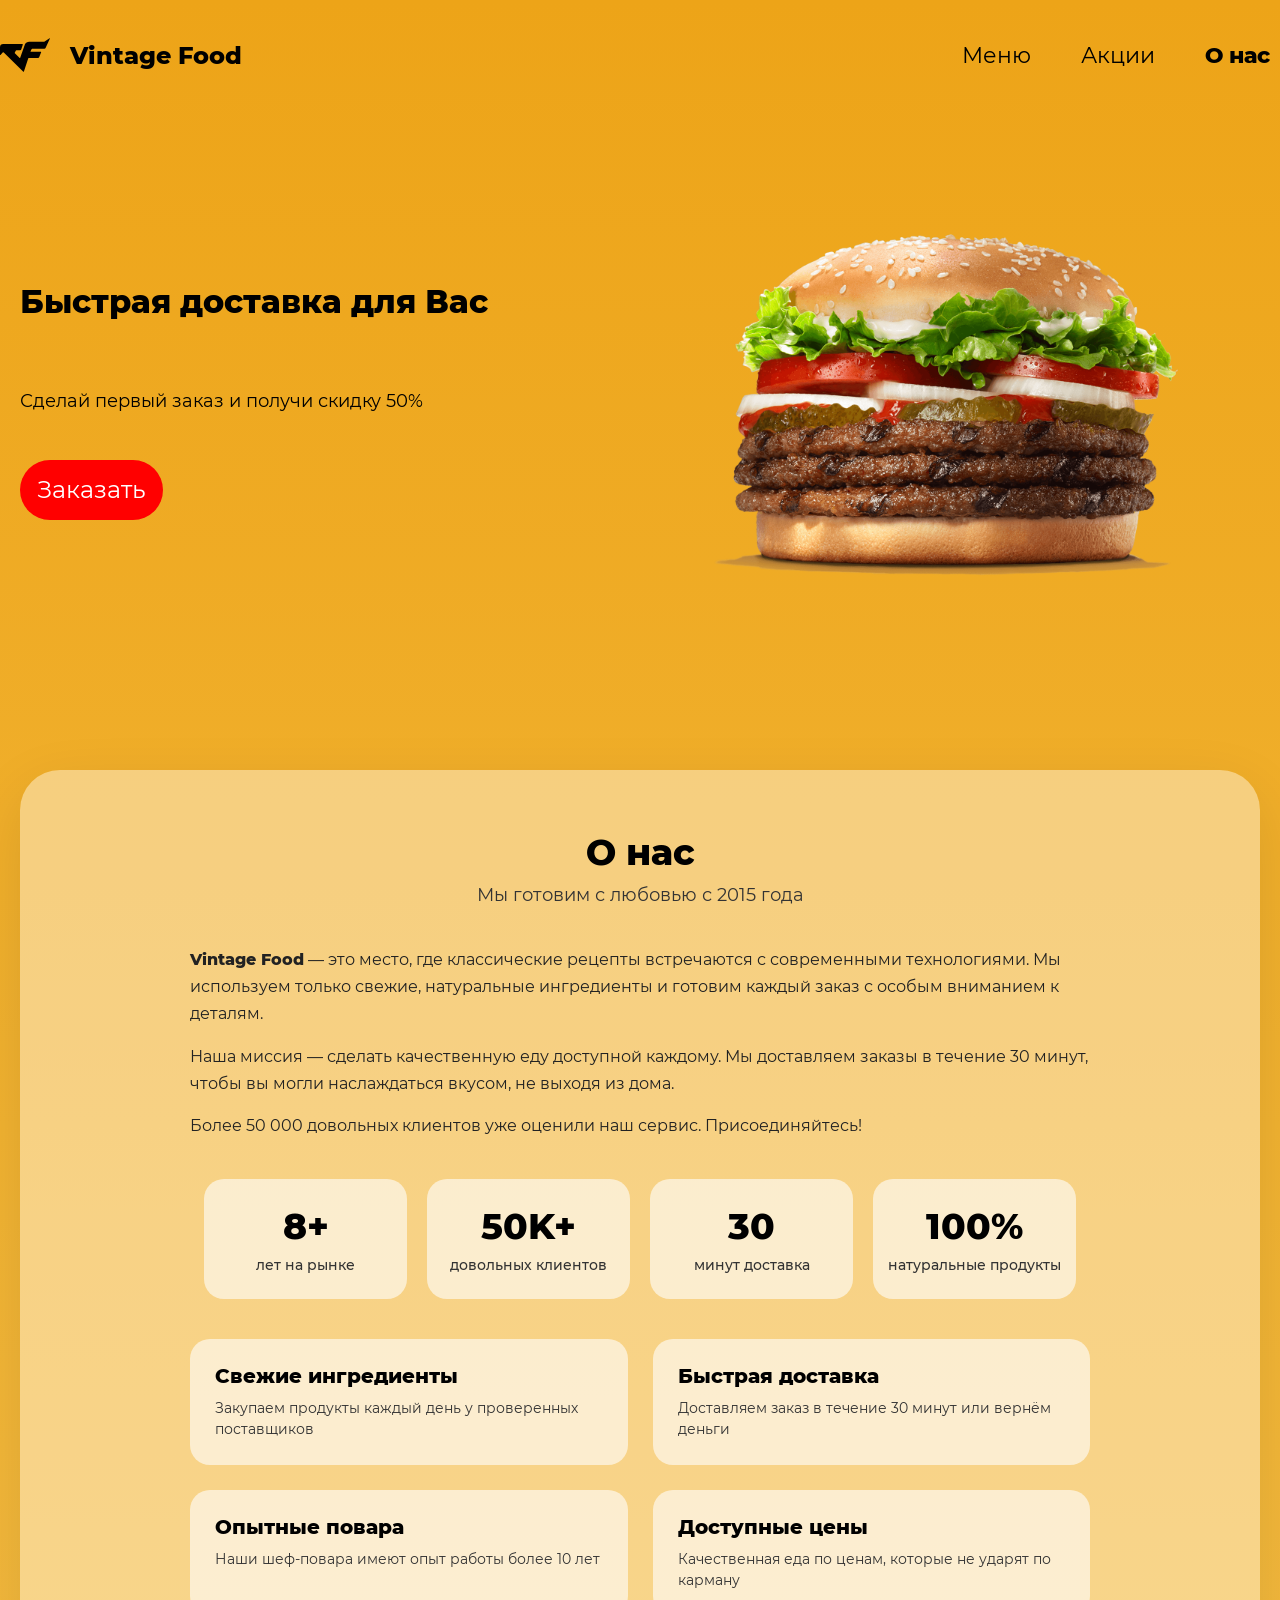
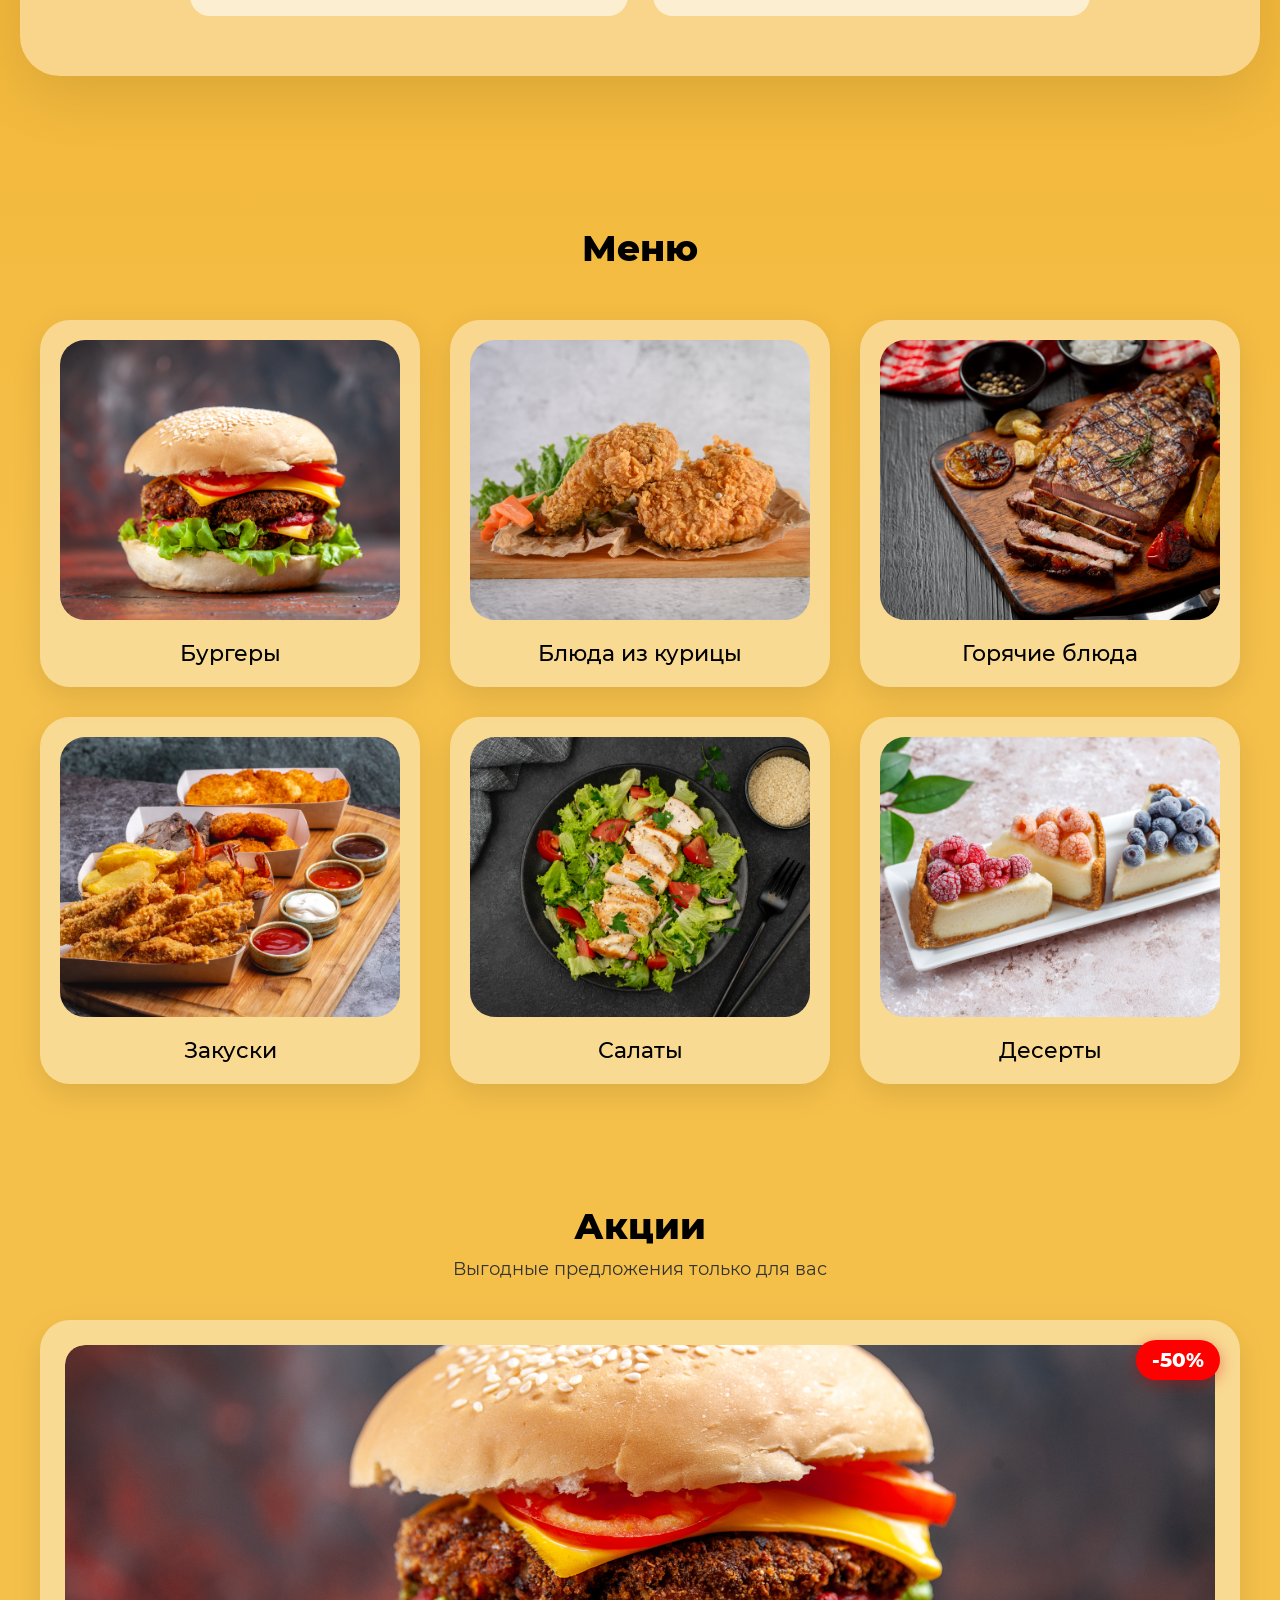
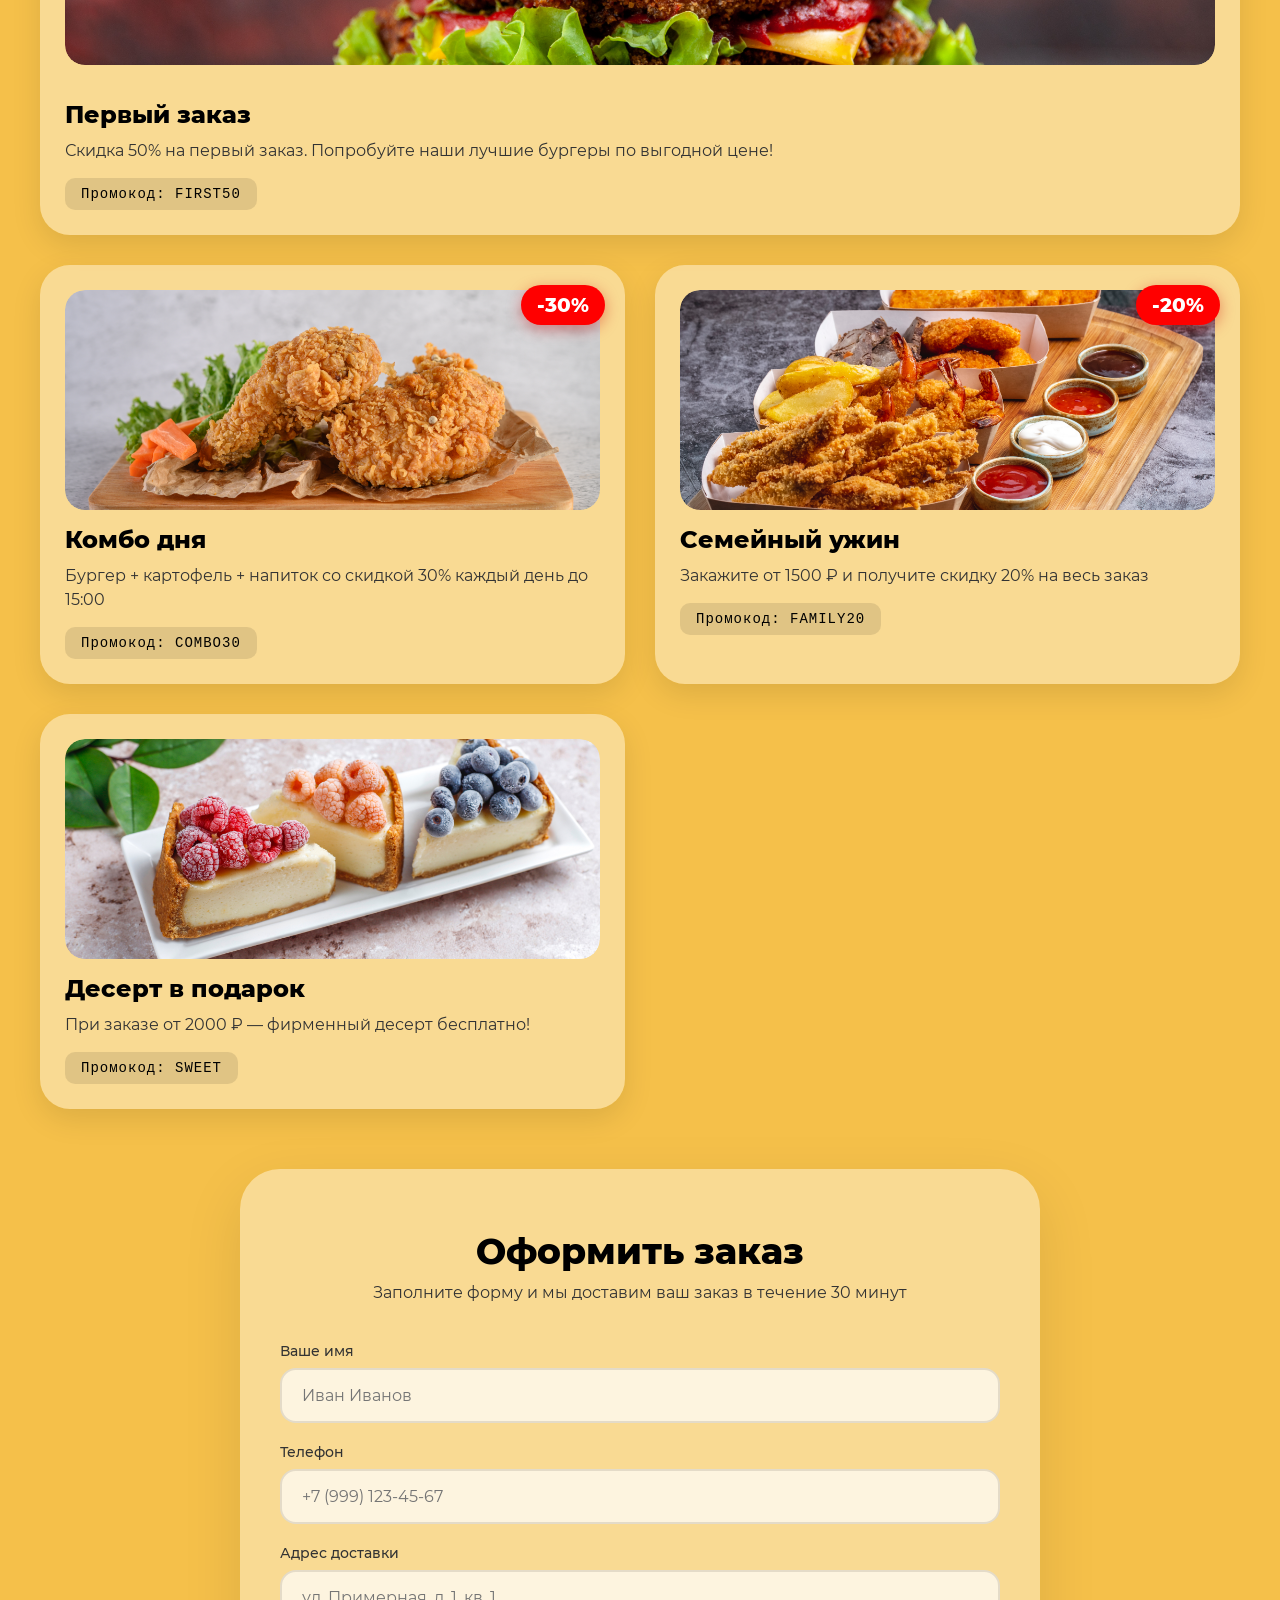
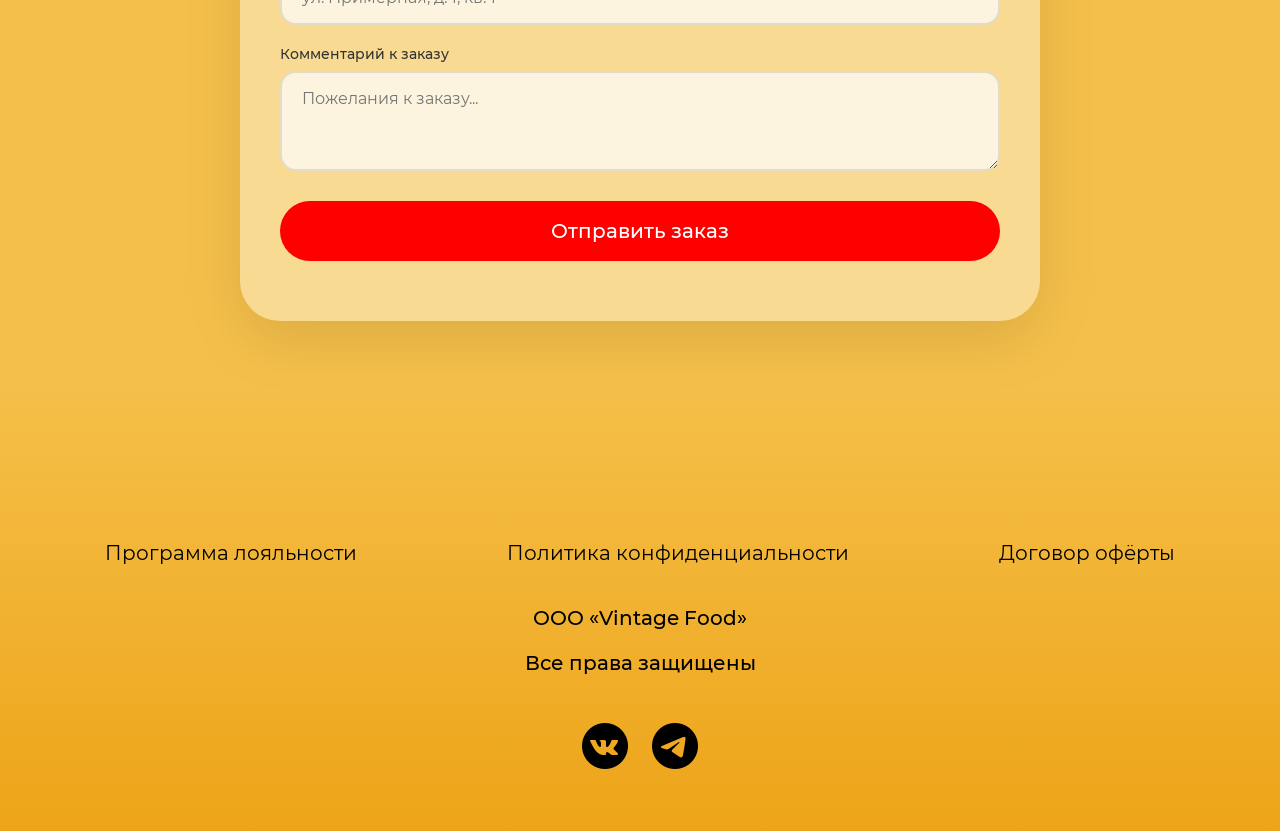
==== commit 1b20a597: "Исправление недостатков 2" ====
--- a/index.html
+++ b/index.html
@@ -17,17 +17,14 @@
                 </a>
             </div>
 
-            <!-- Кнопка бургер-меню -->
             <button class="header__burger-btn" aria-label="Открыть меню">
                 <span class="header__burger-line"></span>
                 <span class="header__burger-line"></span>
                 <span class="header__burger-line"></span>
             </button>
 
-            <!-- Затемнение фона -->
             <div class="header__mobile-overlay"></div>
 
-            <!-- Мобильное меню -->
             <nav class="header__mobile-nav">
                 <ul class="header__mobile-list">
                     <li class="header__mobile-item"><a href="#menu" class="header__mobile-link" data-section="menu">Меню</a></li>
@@ -37,7 +34,6 @@
                 </ul>
             </nav>
 
-            <!-- Десктопное меню -->
             <nav class="header__nav">
                 <ul class="header__list">
                     <li class="header__item"><a href="#menu" class="header__link" data-section="menu">Меню</a></li>
@@ -61,7 +57,6 @@
     </header>
 
     <main class="main">
-        <!-- Секция О нас -->
         <section class="about-section" id="about">
             <div class="about-section__container">
                 <h2 class="about-section__title">О нас</h2>
@@ -103,22 +98,18 @@
 
                     <div class="about-section__features">
                         <div class="about-section__feature">
-                            <div class="about-section__feature-icon">🍔</div>
                             <h3 class="about-section__feature-title">Свежие ингредиенты</h3>
                             <p class="about-section__feature-text">Закупаем продукты каждый день у проверенных поставщиков</p>
                         </div>
                         <div class="about-section__feature">
-                            <div class="about-section__feature-icon"></div>
                             <h3 class="about-section__feature-title">Быстрая доставка</h3>
                             <p class="about-section__feature-text">Доставляем заказ в течение 30 минут или вернём деньги</p>
                         </div>
                         <div class="about-section__feature">
-                            <div class="about-section__feature-icon">👨‍</div>
                             <h3 class="about-section__feature-title">Опытные повара</h3>
                             <p class="about-section__feature-text">Наши шеф-повара имеют опыт работы более 10 лет</p>
                         </div>
                         <div class="about-section__feature">
-                            <div class="about-section__feature-icon">💰</div>
                             <h3 class="about-section__feature-title">Доступные цены</h3>
                             <p class="about-section__feature-text">Качественная еда по ценам, которые не ударят по карману</p>
                         </div>
@@ -127,7 +118,6 @@
             </div>
         </section>
 
-        <!-- Секция Меню -->
         <section class="menu-section" id="menu">
             <h2 class="menu-section__title">Меню</h2>
 
@@ -159,7 +149,6 @@
             </div>
         </section>
 
-        <!-- Секция Акции -->
         <section class="promo-section" id="promo">
             <h2 class="promo-section__title">Акции</h2>
             <p class="promo-section__subtitle">Выгодные предложения только для вас</p>
@@ -202,7 +191,6 @@
                 </div>
 
                 <div class="promo-section__card">
-                    <div class="promo-section__card-badge"></div>
                     <div class="promo-section__card-img-wrapper">
                         <img src="./images/homemade.jpg" alt="Десерт в подарок" class="promo-section__card-img" width="400" height="220">
                     </div>
@@ -215,7 +203,6 @@
             </div>
         </section>
 
-        <!-- Секция Оформить заказ -->
         <section class="order-section" id="order">
             <div class="order-section__container">
                 <h2 class="order-section__title">Оформить заказ</h2>
@@ -276,7 +263,6 @@
         </div>
     </footer>
 
-    <!-- Модальное окно для карточек -->
     <div class="modal" id="cardModal">
         <div class="modal__overlay"></div>
         <div class="modal__content">
@@ -295,7 +281,6 @@
         </div>
     </div>
 
-    <!-- Модальное окно благодарности -->
     <div class="modal" id="thankYouModal">
         <div class="modal__overlay"></div>
         <div class="modal__content modal__content--thankyou">
@@ -307,6 +292,7 @@
         </div>
     </div>
 
-    <script src="script.js"></script>
+    <script type="module" src="cardData.js"></script>
+    <script type="module" src="script.js"></script> 
 </body>
 </html>
--- a/style.css
+++ b/style.css
@@ -37,8 +37,6 @@
     background-attachment: scroll;
 }
 
-/* ===== ОБЩИЕ СТИЛИ СЕКЦИЙ ===== */
-
 .main {
     position: relative;
 }
@@ -52,7 +50,6 @@
     width: 100%;
 }
 
-/* ===== ШАПКА ===== */
 
 .header {
     width: 100%;
@@ -131,11 +128,12 @@
     border-radius: 8px;
 }
 
-.header__link:hover,
-.header__link:active {
-    transform: scale(1.15);
-    color: #c0392b;
-    text-shadow: 0 2px 8px rgba(192, 57, 43, 0.3);
+@media (hover: hover) {
+    .header__link:hover {
+        transform: scale(1.15);
+        color: #c0392b;
+        text-shadow: 0 2px 8px rgba(192, 57, 43, 0.3);
+    }
 }
 
 .header__link:active {
@@ -145,8 +143,6 @@
 .header__link--active {
     font-weight: 800;
 }
-
-/* ===== БУРГЕР-КНОПКА ===== */
 
 .header__burger-btn {
     display: none;
@@ -192,10 +188,7 @@
     background: #c0392b;
 }
 
-/* ===== МОБИЛЬНОЕ МЕНЮ ===== */
-
 .header__mobile-overlay {
-    display: none;
     position: fixed;
     top: 0;
     left: 0;
@@ -204,16 +197,16 @@
     background: rgba(0, 0, 0, 0.4);
     z-index: 999;
     opacity: 0;
+    pointer-events: none;
     transition: opacity 0.3s ease;
 }
 
 .header__mobile-overlay--active {
-    display: block;
     opacity: 1;
+    pointer-events: auto;
 }
 
 .header__mobile-nav {
-    display: none;
     position: fixed;
     top: 0;
     right: -100%;
@@ -229,10 +222,14 @@
     overflow-y: auto;
     box-shadow: -10px 0 30px rgba(0, 0, 0, 0.3);
     border-radius: 20px 0 0 20px;
+    visibility: hidden;
+    pointer-events: none;
 }
 
 .header__mobile-nav--active {
     right: 0;
+    visibility: visible;
+    pointer-events: auto;
 }
 
 .header__mobile-list {
@@ -298,11 +295,12 @@
     text-align: left;
 }
 
-.header__mobile-link:hover,
-.header__mobile-link:active {
-    transform: scale(1.05);
-    color: #c0392b;
-    background: rgba(255, 255, 255, 0.3);
+@media (hover: hover) {
+    .header__mobile-link:hover {
+        transform: scale(1.05);
+        color: #c0392b;
+        background: rgba(255, 255, 255, 0.3);
+    }
 }
 
 .header__mobile-link:active {
@@ -312,8 +310,6 @@
 .header__mobile-link--active {
     font-weight: 800;
 }
-
-/* ===== HERO ===== */
 
 .header__hero-wrapper {
     width: 100%;
@@ -357,11 +353,12 @@
     transition: transform 0.2s ease, background-color 0.2s ease, box-shadow 0.2s ease;
 }
 
-.header__hero-btn:hover,
-.header__hero-btn:active {
-    transform: scale(1.05);
-    background: #cc0000;
-    box-shadow: 0 8px 20px rgba(204, 0, 0, 0.4);
+@media (hover: hover) {
+    .header__hero-btn:hover {
+        transform: scale(1.05);
+        background: #cc0000;
+        box-shadow: 0 8px 20px rgba(204, 0, 0, 0.4);
+    }
 }
 
 .header__hero-btn:active {
@@ -382,8 +379,6 @@
     height: auto;
     object-fit: contain;
 }
-
-/* ===== СЕКЦИЯ О НАС ===== */
 
 .about-section {
     max-width: 1400px;
@@ -459,7 +454,13 @@
     transition: transform 0.3s ease, box-shadow 0.3s ease;
 }
 
-.about-section__stat-item:hover,
+@media (hover: hover) {
+    .about-section__stat-item:hover {
+        transform: translateY(-5px);
+        box-shadow: 0 10px 25px rgba(0, 0, 0, 0.15);
+    }
+}
+
 .about-section__stat-item:active {
     transform: translateY(-5px);
     box-shadow: 0 10px 25px rgba(0, 0, 0, 0.15);
@@ -495,15 +496,16 @@
     transition: transform 0.3s ease, box-shadow 0.3s ease;
 }
 
-.about-section__feature:hover,
+@media (hover: hover) {
+    .about-section__feature:hover {
+        transform: translateY(-5px);
+        box-shadow: 0 10px 25px rgba(0, 0, 0, 0.15);
+    }
+}
+
 .about-section__feature:active {
     transform: translateY(-5px);
     box-shadow: 0 10px 25px rgba(0, 0, 0, 0.15);
-}
-
-.about-section__feature-icon {
-    font-size: 40px;
-    line-height: 1;
 }
 
 .about-section__feature-title {
@@ -520,8 +522,6 @@
     color: #333;
     line-height: 1.5;
 }
-
-/* ===== КАРТОЧКИ МЕНЮ ===== */
 
 .menu-section {
     max-width: 1600px;
@@ -558,13 +558,18 @@
     display: flex;
     flex-direction: column;
     align-items: center;
-}
-
-.menu-section__card:hover,
-.menu-section__card:active {
-    transform: translateY(-15px);
-    box-shadow: 0 25px 50px rgba(0, 0, 0, 0.2);
-    background: rgba(255, 255, 255, 0.6);
+    -webkit-tap-highlight-color: transparent;
+    touch-action: manipulation;
+    position: relative;
+    z-index: 1;
+}
+
+@media (hover: hover) {
+    .menu-section__card:hover {
+        transform: translateY(-15px);
+        box-shadow: 0 25px 50px rgba(0, 0, 0, 0.2);
+        background: rgba(255, 255, 255, 0.6);
+    }
 }
 
 .menu-section__card:active {
@@ -580,9 +585,10 @@
     transition: transform 0.35s ease;
 }
 
-.menu-section__card:hover .menu-section__card-img,
-.menu-section__card:active .menu-section__card-img {
-    transform: scale(1.05);
+@media (hover: hover) {
+    .menu-section__card:hover .menu-section__card-img {
+        transform: scale(1.05);
+    }
 }
 
 .menu-section__card-text {
@@ -593,8 +599,6 @@
     margin: 0;
     color: #000;
 }
-
-/* ===== СЕКЦИЯ АКЦИИ ===== */
 
 .promo-section {
     max-width: 1600px;
@@ -640,13 +644,16 @@
     box-shadow: 0 10px 30px rgba(0, 0, 0, 0.1);
     display: flex;
     flex-direction: column;
-}
-
-.promo-section__card:hover,
-.promo-section__card:active {
-    transform: translateY(-10px);
-    box-shadow: 0 25px 50px rgba(0, 0, 0, 0.2);
-    background: rgba(255, 255, 255, 0.6);
+    -webkit-tap-highlight-color: transparent;
+    touch-action: manipulation;
+}
+
+@media (hover: hover) {
+    .promo-section__card:hover {
+        transform: translateY(-10px);
+        box-shadow: 0 25px 50px rgba(0, 0, 0, 0.2);
+        background: rgba(255, 255, 255, 0.6);
+    }
 }
 
 .promo-section__card:active {
@@ -689,9 +696,10 @@
     transition: transform 0.35s ease;
 }
 
-.promo-section__card:hover .promo-section__card-img,
-.promo-section__card:active .promo-section__card-img {
-    transform: scale(1.05);
+@media (hover: hover) {
+    .promo-section__card:hover .promo-section__card-img {
+        transform: scale(1.05);
+    }
 }
 
 .promo-section__card--big .promo-section__card-img {
@@ -734,8 +742,6 @@
     width: fit-content;
 }
 
-/* ===== СЕКЦИЯ ОФОРМЛЕНИЯ ЗАКАЗА ===== */
-
 .order-section {
     max-width: 1400px;
     margin: 0 auto 60px auto;
@@ -825,19 +831,18 @@
     margin-top: 10px;
 }
 
-.order-section__btn:hover,
-.order-section__btn:active {
-    transform: scale(1.02);
-    background: #cc0000;
-    box-shadow: 0 10px 25px rgba(204, 0, 0, 0.4);
+@media (hover: hover) {
+    .order-section__btn:hover {
+        transform: scale(1.02);
+        background: #cc0000;
+        box-shadow: 0 10px 25px rgba(204, 0, 0, 0.4);
+    }
 }
 
 .order-section__btn:active {
     transform: scale(0.98);
     background: #990000;
 }
-
-/* ===== ФУТЕР ===== */
 
 .footer {
     width: 100%;
@@ -878,10 +883,11 @@
     transition: transform 0.25s ease, color 0.25s ease;
 }
 
-.footer__link:hover,
-.footer__link:active {
-    transform: scale(1.1);
-    color: #c0392b;
+@media (hover: hover) {
+    .footer__link:hover {
+        transform: scale(1.1);
+        color: #c0392b;
+    }
 }
 
 .footer__link:active {
@@ -929,16 +935,15 @@
     transition: transform 0.25s ease;
 }
 
-.footer__social-link:hover .footer__social-icon,
-.footer__social-link:active .footer__social-icon {
-    transform: scale(1.2) rotate(-5deg);
+@media (hover: hover) {
+    .footer__social-link:hover .footer__social-icon {
+        transform: scale(1.2) rotate(-5deg);
+    }
 }
 
 .footer__social-link:active .footer__social-icon {
     transform: scale(0.9);
 }
-
-/* ===== МОДАЛЬНОЕ ОКНО КАРТОЧКИ ===== */
 
 .modal {
     position: fixed;
@@ -946,18 +951,20 @@
     left: 0;
     width: 100%;
     height: 100%;
-    z-index: 1000;
+    z-index: 10000;
     display: flex;
     justify-content: center;
     align-items: center;
     pointer-events: none;
     opacity: 0;
-    transition: opacity 0.3s ease;
+    visibility: hidden;
+    transition: opacity 0.3s ease, visibility 0.3s ease;
 }
 
 .modal--active {
     pointer-events: auto;
     opacity: 1;
+    visibility: visible;
 }
 
 .modal__overlay {
@@ -967,11 +974,12 @@
     width: 100%;
     height: 100%;
     background: rgba(0, 0, 0, 0.6);
-    backdrop-filter: blur(5px);
+    z-index: 1;
 }
 
 .modal__content {
     position: relative;
+    z-index: 2;
     background: linear-gradient(180deg, #EDA418 0%, #f5c04a 100%);
     border-radius: 30px;
     max-width: 600px;
@@ -1007,10 +1015,11 @@
     z-index: 10;
 }
 
-.modal__close:hover,
-.modal__close:active {
-    transform: scale(1.1) rotate(90deg);
-    background: rgba(0, 0, 0, 0.9);
+@media (hover: hover) {
+    .modal__close:hover {
+        transform: scale(1.1) rotate(90deg);
+        background: rgba(0, 0, 0, 0.9);
+    }
 }
 
 .modal__close:active {
@@ -1078,19 +1087,18 @@
     transition: transform 0.2s ease, background 0.2s ease, box-shadow 0.2s ease;
 }
 
-.modal__btn:hover,
-.modal__btn:active {
-    transform: scale(1.05);
-    background: #cc0000;
-    box-shadow: 0 8px 20px rgba(204, 0, 0, 0.4);
+@media (hover: hover) {
+    .modal__btn:hover {
+        transform: scale(1.05);
+        background: #cc0000;
+        box-shadow: 0 8px 20px rgba(204, 0, 0, 0.4);
+    }
 }
 
 .modal__btn:active {
     transform: scale(0.95);
     background: #990000;
 }
-
-/* ===== МОДАЛЬНОЕ ОКНО БЛАГОДАРНОСТИ ===== */
 
 .modal__content--thankyou {
     text-align: center;
@@ -1155,21 +1163,19 @@
     transition: transform 0.2s ease, background 0.2s ease, box-shadow 0.2s ease;
 }
 
-.modal__thankyou-btn:hover,
-.modal__thankyou-btn:active {
-    transform: scale(1.05);
-    background: #cc0000;
-    box-shadow: 0 8px 20px rgba(204, 0, 0, 0.4);
-}
-
 .modal__thankyou-btn:active {
     transform: scale(0.95);
     background: #990000;
 }
 
-/* ===== АДАПТИВНАЯ ВЁРСТКА ===== */
-
-/* Планшеты (до 1024px) */
+@media (hover: hover) {
+    .modal__thankyou-btn:hover {
+        transform: scale(1.05);
+        background: #cc0000;
+        box-shadow: 0 8px 20px rgba(204, 0, 0, 0.4);
+    }
+}
+
 @media screen and (max-width: 1024px) {
     .header__top {
         min-height: 80px;
@@ -1309,7 +1315,6 @@
     }
 }
 
-/* Телефоны (до 768px) */
 @media screen and (max-width: 768px) {
     .header__burger-btn {
         display: flex;
@@ -1319,11 +1324,6 @@
 
     .header__nav {
         display: none;
-    }
-
-    .header__mobile-nav,
-    .header__mobile-overlay {
-        display: block;
     }
 
     .header__top {
@@ -1582,7 +1582,6 @@
     }
 }
 
-/* Маленькие телефоны (до 480px) */
 @media screen and (max-width: 480px) {
     .header__logo-text {
         font-size: 14px;
